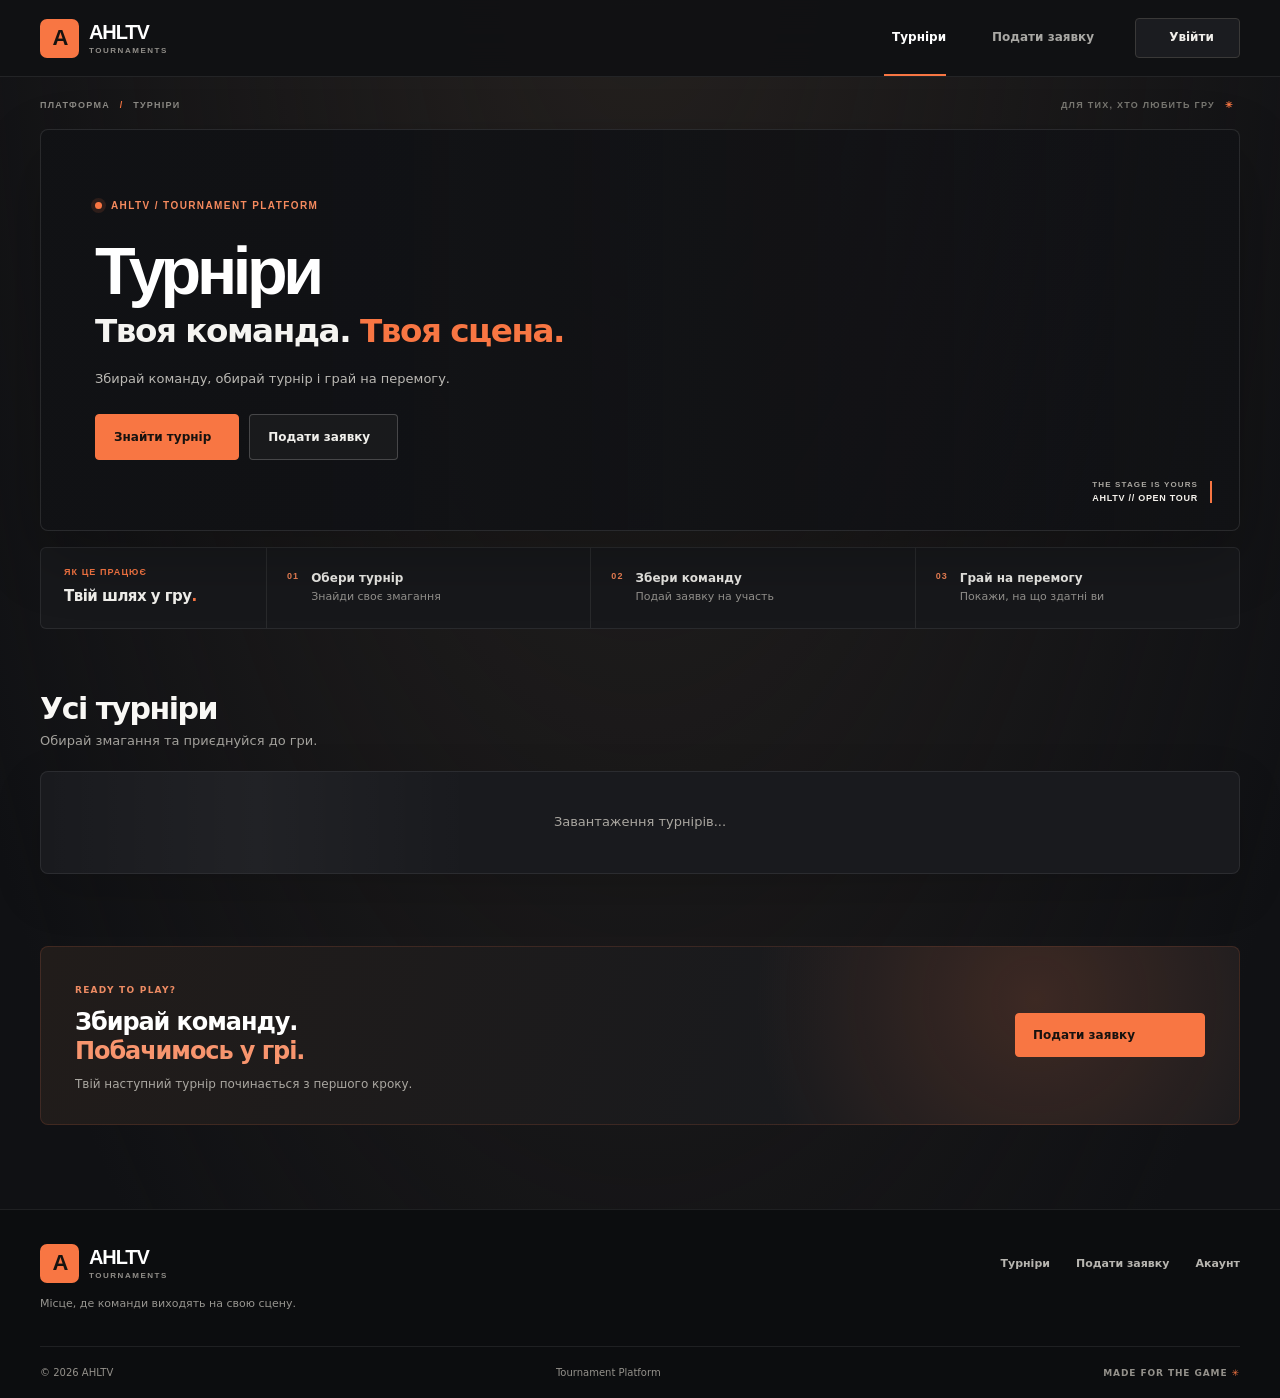
==== index.html @ 60ed08ca "Home hero: push the arena photo far behind a dimming layer The photo used to show through at up to 9" ====
<!doctype html>
<html lang="uk">
<head>
  <meta charset="utf-8">
  <meta name="viewport" content="width=device-width,initial-scale=1">
  <meta name="theme-color" content="#101114">
  <meta name="description" content="Обирай турнір, збирай команду та грай разом з AHLTV.">
  <title>AHLTV Open Tour</title>
  <script src="intro.js?v=20261027-01"></script>
  <link rel="stylesheet" href="styles.css?v=20261102-02">
  <link rel="stylesheet" href="fonts.css?v=20261028-01">
  <link rel="stylesheet" href="mobile.css?v=20261102-02">
  <link rel="stylesheet" href="motion.css?v=20261027-01">
</head>
<body>
<div class="site-intro" id="siteIntro" hidden aria-hidden="true">
  <div class="intro-content">
    <div class="intro-emblem"><span class="intro-orbit"></span><span class="brand-mark">A</span></div>
    <div class="brand-copy"><strong>AHLTV</strong><small>TOURNAMENTS</small></div>
    <div class="intro-line"><span></span></div>
    <div class="intro-caption"><span>ТВОЯ КОМАНДА</span><i></i><span>ТВОЯ СЦЕНА</span></div>
  </div>
</div>
<header class="site-header">
  <div class="shell header-inner">
    <a class="brand" href="./"><span class="brand-mark">A</span><span class="brand-copy"><strong>AHLTV</strong><small>TOURNAMENTS</small></span></a>
    <nav class="main-nav" aria-label="Основна навігація"><a class="active" aria-current="page" href="./"><i data-lucide="trophy"></i><span>Турніри</span></a><a href="apply.html"><i data-lucide="send-horizontal"></i><span>Подати заявку</span></a></nav>
    <a class="account-btn desktop-only" href="admin.html"><i data-lucide="log-in"></i><span>Увійти</span></a>
    <button class="menu-btn" id="menuBtn" aria-label="Відкрити меню" aria-expanded="false" aria-controls="mobileDrawer"><span>Меню</span><i data-lucide="menu"></i></button>
  </div>
</header>

<div class="drawer-backdrop" id="drawerBackdrop" aria-hidden="true"></div>
<div class="drawer-stage">
<aside class="mobile-drawer" id="mobileDrawer" role="dialog" aria-modal="true" aria-labelledby="drawerTitle" aria-hidden="true" inert>
  <div class="drawer-grip" aria-hidden="true"></div>
  <div class="drawer-head">
    <div class="drawer-title"><span>НАВІГАЦІЯ</span><h2 id="drawerTitle">Меню</h2></div>
    <button id="drawerClose" type="button" aria-label="Закрити меню"><i data-lucide="x"></i></button>
  </div>
  <nav aria-label="Мобільна навігація">
    <a href="./" aria-current="page"><span class="drawer-link-icon"><i data-lucide="trophy"></i></span><span class="drawer-link-copy"><strong>Турніри</strong><small>Обирай своє змагання</small></span><i data-lucide="chevron-right"></i></a>
    <a href="apply.html"><span class="drawer-link-icon"><i data-lucide="send-horizontal"></i></span><span class="drawer-link-copy"><strong>Подати заявку</strong><small>Зареєструвати команду</small></span><i data-lucide="chevron-right"></i></a>
    <a href="admin.html"><span class="drawer-link-icon"><i data-lucide="log-in"></i></span><span class="drawer-link-copy"><strong data-account-label>Увійти</strong><small data-account-description>Твій особистий кабінет</small></span><i data-lucide="chevron-right"></i></a>
  </nav>
  <div class="drawer-footer"><span class="drawer-footer-dot"></span><span>ТВОЯ КОМАНДА. ТВОЯ СЦЕНА.</span><b aria-hidden="true">✳</b></div>
</aside>
</div>

<main class="shell home-page">
  <div class="page-topline"><span>ПЛАТФОРМА <b>/</b> ТУРНІРИ</span><span>ДЛЯ ТИХ, ХТО ЛЮБИТЬ ГРУ <b>✳</b></span></div>

  <section class="page-title home-hero" aria-labelledby="homeTitle">
    <div class="home-hero-main">
      <div class="hero-kicker"><span class="hero-kicker-dot"></span><span>AHLTV / TOURNAMENT PLATFORM</span></div>
      <h1 id="homeTitle">Турніри</h1>
      <div class="hero-manifesto">Твоя команда. <span>Твоя сцена.</span></div>
      <p id="homeDescription">Збирай команду, обирай турнір і грай на перемогу.</p>
      <div class="hero-actions">
        <a class="primary-btn hero-primary" href="#tournamentsSection"><span>Знайти турнір</span><i data-lucide="arrow-right"></i></a>
        <a class="secondary-btn hero-secondary" href="apply.html"><span>Подати заявку</span><i data-lucide="send-horizontal"></i></a>
      </div>
    </div>
    <div class="hero-corner-label" aria-hidden="true"><span>THE STAGE IS YOURS</span><b>AHLTV // OPEN TOUR</b></div>
  </section>

  <section class="journey" aria-label="Як взяти участь">
    <div class="journey-intro"><span>ЯК ЦЕ ПРАЦЮЄ</span><strong>Твій шлях у гру<span>.</span></strong></div>
    <ol class="journey-steps">
      <li><span class="journey-number">01</span><div><b>Обери турнір</b><small>Знайди своє змагання</small></div></li>
      <li><span class="journey-number">02</span><div><b>Збери команду</b><small>Подай заявку на участь</small></div></li>
      <li><span class="journey-number">03</span><div><b>Грай на перемогу</b><small>Покажи, на що здатні ви</small></div></li>
    </ol>
  </section>

  <section id="tournamentsSection" class="tournament-section" aria-labelledby="tournamentsHeading">
    <div class="section-heading">
      <div><span class="home-section-kicker">ОБИРАЙ СВОЮ ГРУ</span><h2 id="tournamentsHeading">Усі турніри</h2><p>Обирай змагання та приєднуйся до гри.</p></div>
    </div>
    <div id="tournamentsList" class="tournaments-list" aria-live="polite">
      <section class="panel loading-panel">Завантаження турнірів...</section>
    </div>
  </section>

  <section class="home-cta">
    <div><span>READY TO PLAY?</span><h2>Збирай команду.<br><em>Побачимось у грі.</em></h2><p>Твій наступний турнір починається з першого кроку.</p></div>
    <a class="primary-btn" href="apply.html"><span>Подати заявку</span><i data-lucide="arrow-right"></i></a>
  </section>
</main>

<footer class="site-footer">
  <div class="shell">
    <div class="footer-main"><div><a class="brand footer-brand" href="./"><span class="brand-mark">A</span><span class="brand-copy"><strong>AHLTV</strong><small>TOURNAMENTS</small></span></a><p>Місце, де команди виходять на свою сцену.</p></div><nav aria-label="Навігація у підвалі"><a href="./">Турніри</a><a href="apply.html">Подати заявку</a><a href="admin.html">Акаунт</a></nav></div>
    <div class="footer-inner"><span id="siteCopyright">© 2026 AHLTV</span><span id="siteFooterText">Tournament Platform</span><span>MADE FOR THE GAME <b>✳</b></span></div>
  </div>
</footer>
<script type="module" src="ui.js?v=20261102-01"></script>
<script type="module" src="app.js?v=20261027-02"></script>
</body>
</html>
---- styles.css ----
/* Manrope is served locally so the interface remains legible without a font CDN. */
@font-face{font-family:Manrope;src:url("assets/fonts/manrope-cyrillic-ext-wght-normal.woff2") format("woff2");font-style:normal;font-weight:200 800;font-display:swap;unicode-range:U+0460-052F,U+1C80-1C8A,U+20B4,U+2DE0-2DFF,U+A640-A69F,U+FE2E-FE2F}
@font-face{font-family:Manrope;src:url("assets/fonts/manrope-cyrillic-wght-normal.woff2") format("woff2");font-style:normal;font-weight:200 800;font-display:swap;unicode-range:U+0301,U+0400-045F,U+0490-0491,U+04B0-04B1,U+2116}
@font-face{font-family:Manrope;src:url("assets/fonts/manrope-latin-ext-wght-normal.woff2") format("woff2");font-style:normal;font-weight:200 800;font-display:swap;unicode-range:U+0100-02BA,U+02BD-02C5,U+02C7-02CC,U+02CE-02D7,U+02DD-02FF,U+0304,U+0308,U+0329,U+1D00-1DBF,U+1E00-1E9F,U+1EF2-1EFF,U+2020,U+20A0-20AB,U+20AD-20C0,U+2113,U+2C60-2C7F,U+A720-A7FF}
@font-face{font-family:Manrope;src:url("assets/fonts/manrope-latin-wght-normal.woff2") format("woff2");font-style:normal;font-weight:200 800;font-display:swap;unicode-range:U+0000-00FF,U+0131,U+0152-0153,U+02BB-02BC,U+02C6,U+02DA,U+02DC,U+0304,U+0308,U+0329,U+2000-206F,U+20AC,U+2122,U+2191,U+2193,U+2212,U+2215,U+FEFF,U+FFFD}

:root{
  --bg:#171513;
  --bg-2:#1b1816;
  --card:#211e1c;
  --card-2:#26221f;
  --card-3:#191715;
  --text:#f5f1ee;
  --muted:#a79d96;
  --muted-2:#7d746e;
  --line:rgba(255,255,255,.075);
  --line-2:rgba(255,255,255,.115);
  --primary:#f06a3b;
  --primary-2:#d9552c;
  --success:#63c184;
  --danger:#eb6b64;
  --warning:#e2a24c;
  --radius:16px;
  --shadow:0 20px 54px -38px rgba(0,0,0,.96);
}

*{box-sizing:border-box}
html{scroll-behavior:smooth;background:var(--bg)}
body{
  margin:0;
  min-height:100vh;
  background:
    radial-gradient(circle at 12% -10%,rgba(240,106,59,.09),transparent 34rem),
    radial-gradient(circle at 92% 8%,rgba(201,137,69,.045),transparent 28rem),
    linear-gradient(180deg,var(--bg),var(--bg-2));
  color:var(--text);
  font:13px/1.5 "Manrope",ui-sans-serif,system-ui,-apple-system,BlinkMacSystemFont,"Segoe UI",sans-serif;
}
a{color:inherit}
button,input,textarea,select{font:inherit}
button{touch-action:manipulation}
img{max-width:100%}
.hidden{display:none!important}
.shell{width:min(1280px,calc(100% - 32px));margin:0 auto}
::selection{background:rgba(240,106,59,.28);color:#fff}

svg.lucide{
  width:16px;
  height:16px;
  flex:0 0 auto;
  stroke-width:2;
}

/* HEADER */
.site-header{
  position:sticky;
  top:0;
  z-index:60;
  background:rgba(23,21,19,.84);
  border-bottom:1px solid var(--line);
  box-shadow:0 18px 54px -38px rgba(0,0,0,.96);
  backdrop-filter:blur(24px) saturate(140%);
  -webkit-backdrop-filter:blur(24px) saturate(140%);
}
.site-header:before{
  content:"";
  position:absolute;
  inset:0 0 auto;
  height:1px;
  background:linear-gradient(90deg,transparent,rgba(240,106,59,.68),transparent);
}
.header-inner{height:68px;display:flex;align-items:center;gap:12px}
.brand{
  min-width:188px;
  display:flex;
  align-items:center;
  gap:11px;
  text-decoration:none;
}
.brand-mark{
  width:40px;
  height:40px;
  display:grid;
  place-items:center;
  overflow:hidden;
  border-radius:12px;
  border:1px solid rgba(240,106,59,.18);
  background:linear-gradient(135deg,#f17b49,#bf7d42);
  box-shadow:0 12px 30px -20px rgba(240,106,59,.9),inset 0 1px rgba(255,255,255,.14);
  color:#fff;
  font:700 18px/1 "Space Mono",monospace;
}
.brand-mark.large{width:54px;height:54px;border-radius:15px;font-size:25px}
.brand-mark.has-image{padding:3px;background:#161412}
.brand-mark.has-image img{width:100%;height:100%;object-fit:contain;border-radius:9px}
.brand-copy{display:flex;min-width:0;flex-direction:column;line-height:1}
.brand-copy strong{
  overflow:hidden;
  text-overflow:ellipsis;
  color:#fff;
  font:700 20px/1 "Space Mono",monospace;
  letter-spacing:.02em;
}
.brand-copy small{
  margin-top:5px;
  overflow:hidden;
  text-overflow:ellipsis;
  color:#827973;
  font-size:8px;
  font-weight:800;
  letter-spacing:.25em;
  white-space:nowrap;
}

.main-nav{
  height:46px;
  display:flex;
  align-items:center;
  gap:3px;
  margin-left:2px;
  padding:5px;
  border:1px solid var(--line);
  border-radius:17px;
  background:rgba(33,30,28,.66);
}
.main-nav a{
  height:36px;
  display:inline-flex;
  align-items:center;
  justify-content:center;
  gap:8px;
  padding:0 14px;
  border-radius:12px;
  color:#9c928c;
  text-decoration:none;
  font-size:12px;
  font-weight:800;
  transition:.16s ease;
}
.main-nav a:hover{color:#fff;background:rgba(255,255,255,.045)}
.main-nav a.active{
  color:#fff;
  background:linear-gradient(105deg,#f17a48,#df5a31);
  box-shadow:0 8px 24px -13px rgba(240,106,59,.9),inset 0 1px rgba(255,255,255,.13);
}

.account-btn{
  height:40px;
  margin-left:auto;
  display:inline-flex;
  align-items:center;
  gap:8px;
  padding:0 15px;
  border:1px solid rgba(240,106,59,.27);
  border-radius:12px;
  background:rgba(240,106,59,.09);
  color:#ff956b;
  text-decoration:none;
  font-weight:800;
}
.account-btn:hover{color:#fff;background:rgba(240,106,59,.15);border-color:rgba(240,106,59,.42)}

.menu-btn{
  display:none;
  margin-left:auto;
  width:42px;
  height:40px;
  align-items:center;
  justify-content:center;
  border:1px solid var(--line-2);
  border-radius:12px;
  background:rgba(255,255,255,.035);
  color:#fff;
  cursor:pointer;
}

/* DRAWER */
/* The stage clips the sheet, so on phones the curtain can unroll from under the header. */
.drawer-stage{
  position:fixed;
  top:0;
  right:0;
  bottom:0;
  left:0;
  z-index:90;
  display:none;
  overflow:hidden;
  pointer-events:none;
}
.drawer-backdrop{
  position:fixed;
  inset:0;
  z-index:80;
  background:rgba(7,6,6,.46);
  opacity:0;
  pointer-events:none;
  transition:opacity .2s ease;
  backdrop-filter:blur(22px);
}
.mobile-drawer{
  position:fixed;
  top:0;
  right:0;
  z-index:90;
  width:min(340px,88vw);
  height:100dvh;
  padding-bottom:max(14px,env(safe-area-inset-bottom));
  transform:translateX(102%);
  transition:transform .24s cubic-bezier(.2,.75,.25,1);
  background:rgba(28,25,23,.96);
  border-left:1px solid var(--line-2);
  box-shadow:-24px 0 64px -20px rgba(0,0,0,.72);
  backdrop-filter:blur(36px) saturate(145%);
}
.drawer-open{overflow:hidden}
.drawer-open .drawer-backdrop{opacity:1;pointer-events:auto}
.drawer-open .mobile-drawer{transform:none}
.drawer-head{
  height:70px;
  display:flex;
  align-items:center;
  justify-content:space-between;
  gap:12px;
  padding:0 14px;
  border-bottom:1px solid var(--line);
}
.drawer-head .brand{min-width:0}
.drawer-head button{
  width:38px;
  height:38px;
  display:grid;
  place-items:center;
  border:1px solid var(--line);
  border-radius:11px;
  background:rgba(255,255,255,.035);
  color:#fff;
}
.mobile-drawer nav{display:grid;gap:7px;padding:12px}
.mobile-drawer nav a{
  min-height:48px;
  display:grid;
  grid-template-columns:22px minmax(0,1fr) 16px;
  align-items:center;
  gap:10px;
  padding:0 12px;
  border:1px solid rgba(255,255,255,.045);
  border-radius:12px;
  background:rgba(255,255,255,.025);
  color:#ded6d1;
  text-decoration:none;
  font-weight:750;
}
.mobile-drawer nav a:hover{background:rgba(240,106,59,.08);border-color:rgba(240,106,59,.18);color:#fff}
.mobile-drawer nav a svg:last-child{color:#615a55}

/* COMMON */
.panel{
  margin-bottom:14px;
  overflow:hidden;
  border:1px solid var(--line);
  border-radius:var(--radius);
  background:
    linear-gradient(145deg,rgba(255,255,255,.025),transparent 46%),
    var(--card);
  box-shadow:var(--shadow);
}
.panel-head{
  min-height:42px;
  display:flex;
  align-items:center;
  justify-content:space-between;
  gap:12px;
  padding:0 14px;
  border-bottom:1px solid var(--line);
  background:rgba(255,255,255,.018);
  color:#f3ece8;
  font:700 9px/1 "Space Mono",monospace;
  letter-spacing:.07em;
}
.panel-head>span:first-child{display:flex;align-items:center;gap:8px}
.panel-head>span:first-child svg{color:var(--primary)}
.panel-head strong{color:#7d746e;font-size:8px}
.loading-panel,.empty-state,.empty{padding:34px 20px;text-align:center;color:#827972}
.success{color:var(--success)!important}
.error{color:var(--danger)!important}
.muted{color:var(--muted-2)!important;font-weight:400}
.required-mark{color:var(--danger)}

.primary-btn,.secondary-btn,.btn{
  min-height:38px;
  display:inline-flex;
  align-items:center;
  justify-content:center;
  gap:8px;
  padding:0 13px;
  border-radius:11px;
  text-decoration:none;
  font-weight:800;
  font-size:11px;
  cursor:pointer;
  transition:transform .14s ease,background .14s ease,border-color .14s ease,color .14s ease,box-shadow .14s ease;
}
.primary-btn{
  border:1px solid rgba(240,106,59,.32);
  background:linear-gradient(105deg,#f17a48,#dc5930);
  color:#fff;
  box-shadow:0 10px 28px -17px rgba(240,106,59,.85),inset 0 1px rgba(255,255,255,.14);
}
.primary-btn:hover{background:linear-gradient(105deg,#f48653,#e26338)}
.secondary-btn,.btn{
  border:1px solid var(--line-2);
  background:rgba(255,255,255,.035);
  color:#d8d0ca;
}
.secondary-btn:hover,.btn:hover{background:rgba(255,255,255,.065);border-color:rgba(255,255,255,.16);color:#fff}
.btn.approve{color:#7bd49a;background:rgba(99,193,132,.08);border-color:rgba(99,193,132,.2)}
.btn.reject{color:#ef8a84;background:rgba(235,107,100,.08);border-color:rgba(235,107,100,.19)}
.primary-btn:disabled,.secondary-btn:disabled,.btn:disabled{opacity:.5;cursor:not-allowed}
.full{width:100%}
@media(hover:hover) and (pointer:fine){
  .primary-btn:hover,.secondary-btn:hover,.btn:hover,.account-btn:hover{transform:translateY(-1px)}
}
.primary-btn:active,.secondary-btn:active,.btn:active,.account-btn:active{transform:scale(.98)}

/* HERO / HOME */
.home-page,.apply-page,.admin-shell,.tournament-detail-page{padding-top:24px}
.page-title{
  position:relative;
  min-height:132px;
  display:flex;
  align-items:center;
  justify-content:space-between;
  gap:24px;
  overflow:hidden;
  margin-bottom:16px;
  padding:25px 28px;
  border:1px solid var(--line);
  border-radius:20px;
  background:
    radial-gradient(circle at 92% -20%,rgba(240,106,59,.19),transparent 20rem),
    linear-gradient(125deg,#1d1a18,#24201d);
  box-shadow:var(--shadow);
}
.page-title.compact{min-height:106px}
.page-title>div,.page-title>.primary-btn{position:relative;z-index:1}
.page-title small{color:var(--primary);font:700 9px/1 "Space Mono",monospace;letter-spacing:.13em}
.page-title h1{margin:6px 0 5px;color:#fff;font:700 34px/1.05 "Space Mono",monospace;letter-spacing:-1px}
.page-title p{max-width:720px;margin:0;color:#9c928b}

.tournaments-list{display:grid;gap:15px}
.tournament-card{position:relative}
.tournament-card:before{
  content:"";
  position:absolute;
  left:0;
  top:18px;
  bottom:18px;
  width:2px;
  border-radius:999px;
  background:linear-gradient(180deg,transparent,var(--primary),transparent);
}
.tournament-card-head{
  display:grid;
  grid-template-columns:70px minmax(0,1fr) auto;
  gap:17px;
  align-items:center;
  padding:20px 22px 17px;
}
.tournament-icon{
  width:66px;
  height:66px;
  display:grid;
  place-items:center;
  overflow:hidden;
  border:1px solid rgba(240,106,59,.16);
  border-radius:15px;
  background:linear-gradient(135deg,#f17a48,#bc7b42);
  color:#fff;
  font:700 28px/1 "Space Mono",monospace;
  box-shadow:0 14px 34px -22px rgba(240,106,59,.8);
}
.tournament-icon.small{width:44px;height:44px;border-radius:12px;font-size:20px}
.tournament-icon.has-logo{padding:5px;background:#161412;border-color:var(--line)}
.tournament-icon img{width:100%;height:100%;object-fit:contain}
.tournament-title{min-width:0}
.tournament-title small{display:block;color:#817872;font:700 9px/1.2 "Space Mono",monospace}
.tournament-title h2{
  margin:5px 0 9px;
  overflow:hidden;
  color:#fff;
  font:700 23px/1.15 "Space Mono",monospace;
  letter-spacing:-.4px;
  text-overflow:ellipsis;
  white-space:nowrap;
}
.tournament-meta{display:flex;flex-wrap:wrap;gap:6px}
.tournament-meta span{
  display:inline-flex;
  align-items:center;
  gap:5px;
  min-height:25px;
  padding:0 8px;
  border:1px solid var(--line);
  border-radius:999px;
  background:rgba(255,255,255,.025);
  color:#a69c95;
  font-size:9px;
}
.status-badge{
  align-self:start;
  min-height:27px;
  display:inline-flex;
  align-items:center;
  padding:0 9px;
  border:1px solid;
  border-radius:999px;
  font:700 8px/1 "Space Mono",monospace;
  letter-spacing:.05em;
}
.status-upcoming{color:#aaa19b;background:rgba(255,255,255,.035);border-color:var(--line)}
.status-registration{color:#ff9b72;background:rgba(240,106,59,.08);border-color:rgba(240,106,59,.22)}
.status-live{color:#ff8982;background:rgba(235,107,100,.08);border-color:rgba(235,107,100,.22)}
.status-finished{color:#817872;background:rgba(255,255,255,.02);border-color:var(--line)}
.tournament-description{margin:0;padding:0 22px 16px 109px;color:#9b918a;line-height:1.6}
.tournament-sections{display:grid;grid-template-columns:1fr 1fr;border-top:1px solid var(--line);background:rgba(255,255,255,.008)}
.tournament-sections>section{min-width:0;padding:15px 20px}
.tournament-sections>section+section{border-left:1px solid var(--line)}
.section-mini-head{display:flex;align-items:center;justify-content:space-between;gap:10px;margin-bottom:10px;color:#ddd5cf;font-size:11px}
.section-mini-head b{display:flex;align-items:center;gap:7px}
.section-mini-head span{color:#756d67;font-size:9px}
.team-chips{display:flex;flex-wrap:wrap;gap:7px}
.team-chips>span{
  padding:6px 8px;
  border:1px solid var(--line);
  border-radius:9px;
  background:rgba(255,255,255,.025);
  color:#cfc6c0;
  font-size:10px;
}
.team-chips>span b{color:#ff9368}
.team-chips em{color:#746c66;font-style:normal;font-size:10px}
.mini-matches{display:grid}
.mini-matches>div{
  display:grid;
  grid-template-columns:82px minmax(0,1fr) auto;
  gap:9px;
  align-items:center;
  padding:7px 0;
  border-bottom:1px solid rgba(255,255,255,.05);
  font-size:10px;
}
.mini-matches>div:last-child{border-bottom:0}
.mini-matches>div>span{color:#756d67}
.mini-matches b{overflow:hidden;text-overflow:ellipsis;white-space:nowrap}
.mini-matches i{color:#5e5752;font-style:normal}
.live-text{color:#ff817a}
.tournament-card-footer{
  display:flex;
  align-items:center;
  justify-content:space-between;
  gap:12px;
  padding:10px 20px;
  border-top:1px solid var(--line);
  background:rgba(255,255,255,.012);
  color:#847b75;
  font-size:10px;
}
.tournament-footer-actions{display:flex;gap:8px;flex-wrap:wrap}

/* FORMS */
.apply-page{max-width:1050px}
.tournament-select-wrap,.team-form{padding:15px 17px 18px}
.team-form{display:block}
.team-form fieldset{margin:0 0 16px;padding:0;border:0}
.team-form legend{
  width:100%;
  margin:0 0 11px;
  padding:0 0 9px;
  border-bottom:1px solid var(--line);
  color:#f1ebe7;
  font:700 10px/1.2 "Space Mono",monospace;
}
.form-grid{display:grid;grid-template-columns:1fr 1fr;gap:12px 14px}
.tournament-select-wrap label,.team-form label,.bracket-tools label{
  display:flex;
  flex-direction:column;
  gap:6px;
  color:#bbb1aa;
  font-size:11px;
  font-weight:700;
}
.tournament-select-wrap select,
.team-form input,.team-form textarea,.team-form select,
.admin-tournament-controls select,
.bracket-tools select,.bracket-admin-controls select,.bracket-admin-controls input{
  width:100%;
  min-height:40px;
  padding:9px 10px;
  outline:none;
  border:1px solid var(--line-2);
  border-radius:11px;
  background:#161412;
  color:#f4efeb;
  transition:.15s ease;
}
.team-form textarea{min-height:96px;resize:vertical}
input::placeholder,textarea::placeholder{color:#5d5651}
.tournament-select-wrap select:focus,
.team-form input:focus,.team-form textarea:focus,.team-form select:focus,
.admin-tournament-controls select:focus,.bracket-tools select:focus,
.bracket-admin-controls select:focus,.bracket-admin-controls input:focus{
  border-color:rgba(240,106,59,.48);
  box-shadow:0 0 0 3px rgba(240,106,59,.08);
}
input[type="checkbox"]{accent-color:var(--primary)}
input[type="file"]{padding:7px}
input[type="file"]::file-selector-button{
  margin-right:10px;
  padding:6px 9px;
  border:1px solid var(--line);
  border-radius:8px;
  background:rgba(255,255,255,.04);
  color:#d9d1cb;
  cursor:pointer;
}
.tournament-hint{
  margin-top:10px;
  padding:11px 12px;
  border:1px solid rgba(240,106,59,.14);
  border-radius:11px;
  background:rgba(240,106,59,.05);
}
.tournament-hint b,.tournament-hint span{display:block}
.tournament-hint span{margin-top:3px;color:#837a74;font-size:10px}
.agreement,.check-inline{display:flex!important;flex-direction:row!important;align-items:center;gap:8px!important;color:#a99f99!important;font-weight:500!important}
.agreement input,.check-inline input{width:auto;min-height:auto}
.checkbox-grid{display:flex;flex-wrap:wrap;gap:18px;margin:12px 0}
.submit-line,.form-actions{display:flex;align-items:center;gap:10px;margin-top:14px}
#formMessage,#loginMessage,#tournamentMessage,#siteSettingsMessage,#matchMessage,#bracketMessage{margin:0;color:#827972;font-size:11px}

/* ACCOUNT / AUTH */
.login-panel{max-width:560px;margin:24px auto 0}
.login-body{padding:22px}
.login-logo{display:flex;align-items:center;gap:14px;padding-bottom:17px;border-bottom:1px solid var(--line)}
.login-logo h1,.account-body h2{margin:0 0 4px;color:#fff;font:700 21px/1.15 "Space Mono",monospace}
.login-logo p,.account-body p{margin:0;color:#918781}
.login-form{display:grid;gap:11px;padding:17px 0 0}
.auth-mode-switch{
  display:grid;
  grid-template-columns:1fr 1fr;
  gap:5px;
  margin:16px 0 0;
  padding:4px;
  border:1px solid var(--line);
  border-radius:13px;
  background:#161412;
}
.auth-mode-switch button{
  min-height:38px;
  display:flex;
  align-items:center;
  justify-content:center;
  gap:7px;
  border:0;
  border-radius:10px;
  background:transparent;
  color:#8f8580;
  font-weight:800;
  cursor:pointer;
}
.auth-mode-switch button.active{background:rgba(240,106,59,.11);color:#fff;box-shadow:inset 0 0 0 1px rgba(240,106,59,.15)}
.account-panel{max-width:680px;margin:24px auto 0}
.account-body{display:flex;align-items:center;justify-content:space-between;gap:18px;padding:20px}
.account-body small{color:#7e756f;font-size:9px;text-transform:uppercase;letter-spacing:.08em}
.account-actions{display:flex;gap:8px;flex-wrap:wrap}
.auth-gate{display:grid;grid-template-columns:58px minmax(0,1fr) auto;gap:15px;align-items:center;padding:17px}
.auth-gate-icon{
  width:56px;height:56px;
  display:grid;place-items:center;
  border-radius:14px;
  background:linear-gradient(135deg,#f17a48,#bd7c42);
  color:#fff;
}
.auth-gate-icon svg{width:24px;height:24px}
.auth-gate h2{margin:0 0 4px;color:#fff;font:700 17px/1.2 "Space Mono",monospace}
.auth-gate p{margin:0;color:#8f8580}
.apply-account-bar{
  display:flex;align-items:center;justify-content:space-between;gap:10px;
  margin-bottom:10px;padding:9px 12px;
  border:1px solid rgba(240,106,59,.13);border-radius:11px;
  background:rgba(240,106,59,.045);color:#a69c95;font-size:10px;
}
.apply-account-bar a{display:flex;align-items:center;gap:6px;color:#ff9267;text-decoration:none;font-weight:800}

/* ADMIN */
.admin-shell{max-width:1220px}
.admin-top{
  display:flex;align-items:center;justify-content:space-between;gap:16px;
  padding:17px 18px;
  background:radial-gradient(circle at 95% 0,rgba(240,106,59,.08),transparent 20rem),var(--card);
}
.admin-top small{color:var(--primary);font:700 8px/1 "Space Mono",monospace;letter-spacing:.12em}
.admin-top h1{margin:4px 0 0;color:#fff;font:700 22px/1.15 "Space Mono",monospace}
.admin-account{display:flex;align-items:center;gap:10px;color:#958b85;font-size:11px}
.admin-tabs{
  position:sticky;top:78px;z-index:25;
  display:flex;gap:4px;overflow:auto;
  margin-bottom:14px;padding:5px;
  border:1px solid var(--line);
  border-radius:15px;
  background:rgba(32,29,27,.91);
  box-shadow:0 18px 48px -34px rgba(0,0,0,.9);
  backdrop-filter:blur(18px);
  scrollbar-width:none;
}
.admin-tabs::-webkit-scrollbar{display:none}
.admin-tabs button{
  min-height:39px;
  display:flex;align-items:center;justify-content:center;gap:7px;
  flex:0 0 auto;padding:0 13px;
  border:0;border-radius:10px;background:transparent;
  color:#958b85;font-size:11px;font-weight:800;cursor:pointer;
}
.admin-tabs button.active{background:rgba(240,106,59,.11);color:#fff;box-shadow:inset 0 0 0 1px rgba(240,106,59,.15)}
.admin-tabs button b{
  min-width:18px;height:18px;display:inline-grid;place-items:center;
  margin-left:1px;border-radius:999px;background:rgba(235,107,100,.15);color:#ef8a84;font-size:9px;
}
.compact-form{padding-top:15px}
.admin-card-list,.applications{display:grid;gap:10px}
.admin-tournament-card,.application{margin:0}
.admin-tournament-main{
  display:grid;grid-template-columns:44px minmax(0,1fr) auto;
  gap:12px;align-items:center;padding:13px 14px;
}
.admin-tournament-main small{color:#7e756f;font-size:9px}
.admin-tournament-main h3{margin:3px 0 4px;color:#fff;font-size:14px}
.admin-tournament-main p{margin:0;color:#7e756f;font-size:10px}
.admin-tournament-controls{
  display:flex;align-items:center;gap:7px;flex-wrap:wrap;
  padding:10px 13px;border-top:1px solid var(--line);background:rgba(255,255,255,.012)
}
.admin-tournament-controls select{width:auto;min-width:145px;min-height:34px;padding:6px 8px}
.admin-stats{display:grid;grid-template-columns:repeat(3,1fr)}
.admin-stats>div{padding:15px;text-align:center;border-right:1px solid var(--line)}
.admin-stats>div:last-child{border-right:0}
.admin-stats b{display:block;color:#ff9368;font-size:22px}
.admin-stats span{color:#7a716b;font-size:9px}
.application{border:1px solid var(--line);border-radius:14px;background:var(--card);overflow:hidden}
.application-head{display:flex;justify-content:space-between;gap:12px;padding:12px 13px;border-bottom:1px solid var(--line);background:rgba(255,255,255,.012)}
.application-head small{display:block;margin-bottom:3px;color:#ff9368;font-size:9px;font-weight:800}
.application h3{margin:0;color:#fff;font-size:14px}
.application .meta{margin-top:3px;color:#756d67;font-size:9px}
.pill{height:max-content;padding:5px 7px;border:1px solid var(--line);border-radius:999px;background:rgba(255,255,255,.025);color:#a69d96;font-size:9px;font-weight:800}
.application-grid{display:grid;grid-template-columns:1fr 1fr;gap:8px 14px;padding:12px 13px}
.application-grid span{color:#7d746e}
.players{padding:10px 13px;border-top:1px solid rgba(255,255,255,.05);color:#cfc7c1}
.card-actions{display:flex;gap:7px;flex-wrap:wrap;padding:10px 13px;border-top:1px solid var(--line);background:rgba(255,255,255,.012)}
.user-row{
  display:grid;grid-template-columns:minmax(0,1fr) 90px 140px;gap:10px;align-items:center;
  padding:11px 13px;border-bottom:1px solid rgba(255,255,255,.05)
}
.user-row:last-child{border-bottom:0}
.user-email b{display:block;color:#eee8e3}
.user-email small{display:block;margin-top:2px;color:#756d67;font-size:10px}
.role-badge{justify-self:start;padding:5px 8px;border:1px solid var(--line);border-radius:999px;background:rgba(255,255,255,.025);color:#a69d96;font-size:9px;font-weight:800}
.role-badge.admin{color:#ff9368;background:rgba(240,106,59,.07);border-color:rgba(240,106,59,.17)}
.user-action{justify-self:end}
.admin-match-row{
  display:grid;grid-template-columns:minmax(0,1fr) auto;gap:12px;align-items:center;
  padding:11px 13px;border-bottom:1px solid rgba(255,255,255,.05)
}
.admin-match-row:last-child{border-bottom:0}
.admin-match-row small,.admin-match-row b,.admin-match-row span{display:block}
.admin-match-row small{color:#ff9368;font-size:9px;font-weight:800}
.admin-match-row b{margin:3px 0;color:#eee8e3}
.admin-match-row span{color:#776f69;font-size:10px}

/* BRANDING */
.branding-editor{
  display:grid;grid-template-columns:96px minmax(0,1fr);gap:15px;align-items:center;
  margin-bottom:14px;padding:13px;border:1px solid var(--line);border-radius:13px;background:rgba(255,255,255,.012)
}
.asset-preview{
  width:92px;height:92px;display:grid;place-items:center;overflow:hidden;
  border:1px solid rgba(240,106,59,.15);border-radius:14px;
  background:linear-gradient(135deg,#f17a48,#bd7c42);color:#fff;font:700 34px/1 "Space Mono",monospace;
}
.asset-preview.has-image{padding:7px;background:#161412;border-color:var(--line)}
.asset-preview img{width:100%;height:100%;object-fit:contain}
.asset-upload-copy{display:grid;gap:7px}
.asset-upload-copy small,.tournament-logo-editor small{color:#756d67;font-size:10px}
.asset-upload-copy .secondary-btn{width:max-content}
.tournament-logo-editor{
  display:flex;align-items:center;gap:12px;margin:0 0 14px;padding:10px 11px;
  border:1px solid var(--line);border-radius:12px;background:rgba(255,255,255,.012)
}
.tournament-logo-preview{width:58px;height:58px;flex:0 0 58px;border-radius:11px;font-size:24px}

/* TOURNAMENT DETAIL */
.tournament-detail-hero{
  display:grid;grid-template-columns:94px minmax(0,1fr) auto;gap:19px;align-items:center;padding:20px;
  background:radial-gradient(circle at 95% 0,rgba(240,106,59,.1),transparent 24rem),var(--card)
}
.detail-logo{
  width:90px;height:90px;display:grid;place-items:center;overflow:hidden;
  border:1px solid rgba(240,106,59,.16);border-radius:18px;
  background:linear-gradient(135deg,#f17a48,#bd7c42);color:#fff;font:700 40px/1 "Space Mono",monospace
}
.detail-logo.has-logo{padding:8px;background:#161412;border-color:var(--line)}
.detail-logo img{width:100%;height:100%;object-fit:contain}
.detail-hero-copy small{color:var(--primary);font:700 9px/1 "Space Mono",monospace}
.detail-hero-copy h1{margin:5px 0 6px;color:#fff;font:700 27px/1.08 "Space Mono",monospace}
.detail-hero-copy p{max-width:760px;margin:0 0 10px;color:#948a84}
.detail-tabs{
  position:sticky;top:78px;z-index:20;
  display:flex;gap:4px;overflow:auto;margin-bottom:14px;padding:5px;
  border:1px solid var(--line);border-radius:15px;background:rgba(32,29,27,.91);
  backdrop-filter:blur(18px);scrollbar-width:none
}
.detail-tabs::-webkit-scrollbar{display:none}
.detail-tabs a{
  min-height:39px;display:flex;align-items:center;gap:7px;padding:0 13px;
  border-radius:10px;color:#958b85;text-decoration:none;font-size:11px;font-weight:800
}
.detail-tabs a:hover{color:#fff;background:rgba(240,106,59,.09)}
.detail-teams{display:grid;grid-template-columns:1fr 1fr;gap:10px}
.detail-team-row{display:flex;align-items:center;gap:10px;padding:11px 13px;border-bottom:1px solid rgba(255,255,255,.05)}
.detail-team-row:nth-child(odd){border-right:1px solid rgba(255,255,255,.05)}
.detail-team-row span{min-width:48px;padding:4px 6px;border:1px solid rgba(240,106,59,.17);border-radius:8px;background:rgba(240,106,59,.07);color:#ff9368;text-align:center;font-size:9px;font-weight:900}
.rules-content{padding:17px 18px;color:#aaa19b;line-height:1.7}
.rules-content p{margin:0 0 13px}
.rules-content p:last-child{margin-bottom:0}

/* Tournament detail enhancements */
.detail-font-badge{display:inline-flex;align-items:center;gap:5px;padding:0 9px;border:1px solid rgba(240,106,59,.25);border-radius:5px;background:rgba(240,106,59,.08);color:#ff9b74;font-size:10px;font-weight:700;white-space:nowrap}
.detail-font-badge svg{width:11px;height:11px}
.detail-progress{display:flex;align-items:center;gap:10px;margin-top:12px}
.detail-progress-track{flex:1;height:7px;border-radius:999px;background:rgba(255,255,255,.07);overflow:hidden}
.detail-progress-bar{height:100%;border-radius:999px;background:linear-gradient(90deg,#f06a3b,#f5a25e)}
.detail-progress span{color:#a99f99;font-size:10px;font-weight:700;white-space:nowrap}
.detail-team-card{display:flex;align-items:center;gap:10px;padding:11px 13px;border:1px solid rgba(255,255,255,.06);border-radius:10px;background:#191a1e}
.detail-team-card .detail-team-index{color:#6f6760;font-size:10px;font-weight:800;min-width:20px;letter-spacing:.05em}
.detail-team-card .detail-team-logo{min-width:48px;padding:4px 6px;border:1px solid rgba(240,106,59,.17);border-radius:8px;background:rgba(240,106,59,.07);color:#ff9368;text-align:center;font-size:9px;font-weight:900}
.detail-team-card .detail-team-logo.has-logo{padding:3px;background:#111215}
.detail-team-card .detail-team-logo.has-logo img{width:100%;height:34px;object-fit:contain}
.detail-team-card b{font-size:12px;font-weight:700;overflow-wrap:anywhere}
.detail-team-card small{color:#ff9368;font-weight:700}

/* Tournament title font preview in the admin editor */
.tournament-name-preview{display:flex;flex-direction:column;gap:8px;padding:13px 14px;border:1px solid var(--line);border-radius:12px;background:#151619;margin-bottom:14px}
.tournament-name-preview .tnp-label{display:flex;align-items:center;justify-content:space-between;gap:8px}
.tournament-name-preview .tnp-label span{color:#8c8a85;font:800 9px/1 Manrope,sans-serif;letter-spacing:.14em}
.tournament-name-preview .tnp-label small{color:#ff9b74;font-size:9px;font-weight:700}
.tournament-name-preview b{overflow-wrap:anywhere;line-height:1.2}

/* Tournament detail UI */
.detail-tabs a.is-active{color:#fff;background:rgba(248,118,67,.14);box-shadow:inset 0 0 0 1px rgba(248,118,67,.2)}
.detail-hero-title-row{display:flex;align-items:flex-start;justify-content:space-between;gap:14px}
.detail-status-pill{display:inline-flex;align-items:center;gap:6px;flex:0 0 auto;padding:6px 10px;border-radius:999px;background:#242529;color:#c2bfb9;font-size:10px;font-weight:800;letter-spacing:.04em}
.detail-status-pill span{width:7px;height:7px;border-radius:999px;background:currentColor}
.detail-status-pill.status-registration{background:rgba(99,193,132,.14);color:#7fd6ab}
.detail-status-pill.status-registration span{background:#7fd6ab;animation:pulseDot 1.6s ease-in-out infinite}
.detail-status-pill.status-live{background:rgba(240,106,59,.16);color:#ff9b74}
.detail-status-pill.status-live span{background:#ff7a4d;animation:pulseDot 1.6s ease-in-out infinite}
.detail-status-pill.status-upcoming{background:rgba(226,162,76,.14);color:#e8bd74}
.detail-status-pill.status-finished{opacity:.72}
@keyframes pulseDot{0%,100%{opacity:1}50%{opacity:.35}}
.detail-teams-toolbar{display:flex;gap:10px;padding:12px 14px 0}
.detail-teams-search{position:relative;flex:1;display:flex;align-items:center}
.detail-teams-search svg{position:absolute;left:11px;width:15px;height:15px;color:#7d746e;pointer-events:none}
.detail-teams-search input{width:100%;min-height:40px;padding:0 12px 0 34px;border:1px solid rgba(255,255,255,.12);border-radius:10px;background:#111215;color:#f4f2ee;font-size:13px}
.detail-teams-toolbar select{min-height:40px;padding:0 12px;border:1px solid rgba(255,255,255,.12);border-radius:10px;background:#111215;color:#f4f2ee;font-size:13px}
.bracket-zoom{display:block}
.bracket-zoom img{cursor:zoom-in}
.rules-list{margin:0 0 13px;padding-left:20px;list-style:none;color:#aaa19b}
.rules-list li{position:relative;padding-left:16px;margin-bottom:6px}
.rules-list li::before{content:"";position:absolute;left:0;top:.62em;width:6px;height:6px;border-radius:999px;background:var(--primary)}
.bracket-lightbox{position:fixed;inset:0;z-index:90;display:none;place-items:center;padding:24px;background:rgba(8,7,6,.92);backdrop-filter:blur(6px)}
.bracket-lightbox.is-open{display:grid}
.bracket-lightbox img{max-width:100%;max-height:86vh;border-radius:12px;box-shadow:0 30px 80px rgba(0,0,0,.6)}
.bracket-lightbox-close{position:absolute;top:18px;right:18px;display:grid;place-items:center;width:44px;height:44px;border:0;border-radius:999px;background:rgba(255,255,255,.1);color:#fff;cursor:pointer}
body.lightbox-open{overflow:hidden}

/* BRACKET */
.bracket-scroll{overflow-x:auto;padding:15px;background:#161412}
.bracket-board{min-width:max-content;display:flex;gap:16px;align-items:stretch}
.bracket-round{width:245px;flex:0 0 245px}
.bracket-round-title{margin-bottom:8px;color:#908680;text-align:center;font:700 9px/1.2 "Space Mono",monospace;text-transform:uppercase;letter-spacing:.06em}
.bracket-round-matches{min-height:100%;display:flex;flex-direction:column;justify-content:space-around;gap:13px}
.bracket-match{overflow:hidden;border:1px solid var(--line-2);border-radius:12px;background:var(--card);box-shadow:0 10px 28px -25px rgba(0,0,0,.9)}
.bracket-match.is-live{border-color:rgba(235,107,100,.28);box-shadow:0 0 24px -16px rgba(235,107,100,.8)}
.bracket-team{display:flex;align-items:center;justify-content:space-between;gap:10px;padding:8px 9px;border-bottom:1px solid rgba(255,255,255,.05)}
.bracket-team span{max-width:190px;overflow:hidden;text-overflow:ellipsis;white-space:nowrap;font-size:11px;font-weight:750}
.bracket-team b{font-size:12px}
.bracket-match small{display:block;padding:5px 9px;background:rgba(255,255,255,.012);color:#7a716b;font-size:8px;font-weight:800}
.bracket-match.is-live small{color:#ff817a}
.bracket-tools{display:flex;align-items:end;gap:10px;flex-wrap:wrap;padding:13px}
.bracket-tools label{min-width:260px}
.bracket-tools select{min-height:38px}
.bracket-admin-controls{display:flex;align-items:center;justify-content:flex-end;gap:6px;flex-wrap:wrap}
.bracket-admin-controls input{width:55px;text-align:center}
.bracket-admin-controls select{min-width:108px}
.bracket-admin-row>div:first-child{min-width:0}

/* FOOTER */
.site-footer{margin-top:26px;border-top:1px solid var(--line);background:#141210}
.footer-inner{min-height:60px;display:flex;align-items:center;justify-content:space-between;color:#6f6761;font-size:10px}

/* DESKTOP GUARDS */
@media(min-width:701px){
  .mobile-drawer,.drawer-backdrop,.menu-btn,.drawer-stage{display:none!important}
}

/* TABLET */
@media(max-width:900px){
  .shell{width:min(100% - 20px,1280px)}
  .main-nav a{padding:0 11px}
  .brand{min-width:auto}
  .tournament-sections{grid-template-columns:1fr}
  .tournament-sections>section+section{border-left:0;border-top:1px solid var(--line)}
  .tournament-description{padding-left:22px}
}

/* MOBILE */
@media(max-width:700px){
  body{font-size:12px}
  .shell{width:min(100% - 12px,1280px)}
  .main-nav,.desktop-only{display:none!important}
  .menu-btn{display:flex}
  .header-inner{height:60px}
  .brand{min-width:0}
  .brand-mark{width:36px;height:36px;border-radius:11px}
  .brand-copy strong{font-size:18px}
  .brand-copy small{display:none}

  .home-page,.apply-page,.admin-shell,.tournament-detail-page{padding-top:10px}
  .page-title{min-height:auto;display:block;margin-bottom:10px;padding:16px 14px;border-radius:15px}
  .page-title h1{font-size:24px}
  .page-title p{font-size:11px}
  .page-title>.primary-btn{display:none}
  .panel{margin-bottom:10px;border-radius:14px}
  .panel-head{min-height:40px;padding:0 11px}

  .tournament-card-head{grid-template-columns:50px minmax(0,1fr);gap:10px;padding:12px}
  .tournament-icon{width:50px;height:50px;border-radius:12px;font-size:22px}
  .tournament-title h2{margin:3px 0 7px;font-size:16px}
  .tournament-meta{gap:5px}
  .tournament-meta span{min-height:23px;padding:0 7px;font-size:8px}
  .tournament-meta span:nth-child(4){display:none}
  .status-badge{grid-column:1/-1;justify-self:start}
  .tournament-description{padding:0 12px 12px;font-size:11px}
  .tournament-sections{grid-template-columns:1fr}
  .tournament-sections>section{padding:12px}
  .mini-matches>div{grid-template-columns:68px minmax(0,1fr) auto;gap:7px}
  .tournament-card-footer{align-items:flex-start;flex-direction:column;padding:10px 12px}
  .tournament-footer-actions{width:100%;display:grid;grid-template-columns:1fr 1fr}
  .tournament-footer-actions .primary-btn,.tournament-footer-actions .secondary-btn{width:100%;padding:0 8px}

  .apply-page{max-width:none}
  .tournament-select-wrap,.team-form{padding:11px 12px 14px}
  .form-grid,.application-grid{grid-template-columns:1fr}
  .team-form input,.team-form textarea,.team-form select,.tournament-select-wrap select{font-size:16px}
  .submit-line,.form-actions{align-items:stretch;flex-direction:column}
  .submit-line .primary-btn,.form-actions .primary-btn,.form-actions .secondary-btn{width:100%}
  .agreement{align-items:flex-start!important}

  .auth-gate{grid-template-columns:46px minmax(0,1fr);gap:10px;padding:12px}
  .auth-gate-icon{width:44px;height:44px;border-radius:12px}
  .auth-gate .primary-btn{grid-column:1/-1;width:100%}
  .login-panel,.account-panel{margin-top:10px;max-width:none}
  .login-body{padding:15px 13px}
  .login-logo{padding-bottom:14px}
  .account-body{align-items:flex-start;flex-direction:column;padding:15px 13px}
  .account-actions{width:100%}
  .account-actions .primary-btn,.account-actions .secondary-btn{flex:1 1 auto}

  .admin-top{align-items:flex-start;flex-direction:column;padding:14px}
  .admin-account{width:100%;justify-content:space-between}
  .admin-tabs,.detail-tabs{top:68px;margin-bottom:10px;border-radius:13px}
  .admin-tabs button{min-width:auto;padding:0 11px}
  .admin-tabs button span{display:none}
  .admin-tabs button svg{width:17px;height:17px}
  .admin-tournament-main{grid-template-columns:42px minmax(0,1fr);padding:11px 12px}
  .admin-tournament-main .status-badge{grid-column:1/-1}
  .admin-tournament-controls{display:grid;grid-template-columns:1fr 1fr;padding:10px 12px}
  .admin-tournament-controls select{grid-column:1/-1;width:100%}
  .admin-tournament-controls .btn{width:100%}
  .admin-stats>div{padding:12px 6px}
  .admin-stats b{font-size:19px}
  .application-head{padding:11px 12px}
  .application-grid,.players{padding:10px 12px}
  .card-actions{display:grid;grid-template-columns:1fr 1fr;padding:10px 12px}
  .card-actions .btn{width:100%}
  .user-row{grid-template-columns:minmax(0,1fr) auto;gap:8px;padding:10px 12px}
  .user-row .role-badge{grid-row:2}
  .user-action{grid-row:1/span 2;grid-column:2}
  .admin-match-row{grid-template-columns:1fr;padding:10px 12px}
  .bracket-admin-controls{justify-content:flex-start}
  .bracket-admin-controls .btn{flex:1 1 auto}

  .branding-editor{grid-template-columns:72px minmax(0,1fr);gap:11px;padding:10px}
  .asset-preview{width:70px;height:70px;border-radius:12px;font-size:28px}
  .asset-upload-copy .secondary-btn{width:100%}
  .tournament-logo-editor{align-items:flex-start}
  .tournament-logo-preview{width:52px;height:52px;flex-basis:52px}

  .tournament-detail-hero{grid-template-columns:58px minmax(0,1fr);gap:11px;padding:12px}
  .detail-logo{width:58px;height:58px;border-radius:13px;font-size:26px}
  .detail-hero-copy h1{font-size:18px}
  .detail-hero-copy p{font-size:10px}
  .detail-apply{grid-column:1/-1;width:100%}
  .detail-tabs a{flex:1;justify-content:center;padding:0 9px}
  .detail-teams{grid-template-columns:1fr}
  .detail-team-row:nth-child(odd){border-right:0}
  .rules-content{padding:12px;font-size:11px}
  .bracket-scroll{padding:10px}
  .bracket-board{gap:11px}
  .bracket-round{width:215px;flex-basis:215px}
  .bracket-tools{align-items:stretch;flex-direction:column;padding:11px}
  .bracket-tools label{width:100%;min-width:0}
  .bracket-tools .primary-btn{width:100%}

  .footer-inner{min-height:0;display:block;padding:15px 1px}
  .footer-inner span{display:block;margin:3px 0}
}

@media(prefers-reduced-motion:reduce){
  *,*::before,*::after{scroll-behavior:auto!important;transition:none!important;animation:none!important}
}


/* SQUARED TEAM APPLICATION */
.apply-page .panel{
  border-radius:6px;
}
.apply-page .page-title{
  border-radius:6px;
}
.apply-page .tournament-select-wrap select,
.apply-page .team-form input,
.apply-page .team-form textarea,
.apply-page .team-form select{
  border-radius:4px;
}
.apply-page .primary-btn,
.apply-page .secondary-btn{
  border-radius:4px;
}

.roster-grid{
  display:grid;
  grid-template-columns:1fr 1fr;
  gap:10px;
}
.roster-card{
  overflow:hidden;
  border:1px solid var(--line-2);
  border-radius:4px;
  background:#181614;
}
.roster-card-title{
  min-height:34px;
  display:flex;
  align-items:center;
  justify-content:space-between;
  gap:10px;
  padding:0 10px;
  border-bottom:1px solid var(--line);
  background:rgba(255,255,255,.022);
}
.roster-card-title>span{
  color:#eee8e3;
  font-size:10px;
  font-weight:800;
}
.roster-card-title b{
  color:#ff9368;
  font:700 8px/1 "Space Mono",monospace;
  letter-spacing:.06em;
}
.roster-card-title-actions{
  display:flex;
  align-items:center;
  gap:8px;
}
.roster-fields{
  display:grid;
  grid-template-columns:minmax(0,.7fr) minmax(0,1.3fr);
  gap:9px;
  padding:10px;
}
.roster-fields label{
  min-width:0;
}
.roster-fields input{
  min-width:0;
}
.fieldset-heading{
  display:flex;
  align-items:center;
  justify-content:space-between;
  gap:12px;
  margin-bottom:10px;
  border-bottom:1px solid var(--line);
}
.fieldset-heading legend{
  width:auto;
  margin:0;
  border:0;
}
.fieldset-heading>span{
  color:#807872;
  font-size:9px;
}
.substitutes-grid{
  margin-bottom:10px;
}
.add-substitute-btn{
  min-height:34px;
}
.icon-btn{
  width:26px;
  height:26px;
  display:grid;
  place-items:center;
  padding:0;
  border:1px solid var(--line);
  border-radius:3px;
  background:rgba(255,255,255,.03);
  color:#9d938c;
  cursor:pointer;
}
.icon-btn:hover{
  color:#fff;
  border-color:rgba(235,107,100,.22);
  background:rgba(235,107,100,.08);
}
.icon-btn svg{
  width:14px;
  height:14px;
}

/* ADMIN ROSTER DETAILS */
.admin-roster-block{
  border-top:1px solid var(--line);
}
.admin-roster-title{
  display:flex;
  align-items:center;
  justify-content:space-between;
  gap:10px;
  padding:8px 13px;
  background:rgba(255,255,255,.012);
  color:#d9d1cb;
  font-size:10px;
}
.admin-roster-title span{
  color:#756d67;
  font-size:9px;
}
.admin-roster-title.subs{
  border-top:1px solid var(--line);
}
.admin-roster-row{
  display:grid;
  grid-template-columns:34px minmax(0,1fr) auto;
  gap:9px;
  align-items:center;
  padding:8px 13px;
  border-top:1px solid rgba(255,255,255,.045);
}
.admin-roster-role{
  width:28px;
  height:22px;
  display:grid;
  place-items:center;
  border:1px solid rgba(240,106,59,.16);
  border-radius:3px;
  background:rgba(240,106,59,.06);
  color:#ff9368;
  font:700 8px/1 "Space Mono",monospace;
}
.admin-roster-row.substitute .admin-roster-role{
  border-color:rgba(226,162,76,.18);
  background:rgba(226,162,76,.06);
  color:#e7b86b;
}
.admin-roster-row b{
  overflow:hidden;
  color:#e8e1dc;
  text-overflow:ellipsis;
  white-space:nowrap;
}
.admin-roster-row a{
  display:inline-flex;
  align-items:center;
  gap:5px;
  color:#ff9368;
  text-decoration:none;
  font-size:10px;
  font-weight:700;
}
.admin-roster-row a:hover{
  text-decoration:underline;
}

@media(max-width:700px){
  .roster-grid{
    grid-template-columns:1fr;
  }
  .roster-fields{
    grid-template-columns:1fr;
  }
  .fieldset-heading{
    align-items:flex-start;
    flex-direction:column;
    gap:3px;
    padding-bottom:8px;
  }
  .admin-roster-row{
    grid-template-columns:32px minmax(0,1fr);
  }
  .admin-roster-row a{
    grid-column:2;
    justify-self:start;
  }
}


/* BRACKET IMAGE MODE */
.bracket-image-editor{
  display:grid;
  grid-template-columns:minmax(280px,.8fr) minmax(0,1.2fr);
  gap:14px;
  padding:14px;
}
.bracket-image-controls{
  display:grid;
  align-content:start;
  gap:12px;
}
.bracket-image-controls label{
  display:flex;
  flex-direction:column;
  gap:6px;
  color:#bbb1aa;
  font-size:11px;
  font-weight:700;
}
.bracket-image-controls select,
.bracket-image-controls input{
  width:100%;
  min-height:40px;
  padding:9px 10px;
  border:1px solid var(--line-2);
  border-radius:8px;
  background:#161412;
  color:#f4efeb;
}
.bracket-image-preview{
  min-height:330px;
  display:grid;
  place-items:center;
  overflow:hidden;
  border:1px solid var(--line);
  border-radius:10px;
  background:#141210;
}
.empty-bracket-preview{
  display:grid;
  justify-items:center;
  gap:10px;
  padding:24px;
  color:#766e68;
  text-align:center;
}
.empty-bracket-preview svg{
  width:34px;
  height:34px;
  color:#ff9368;
}
.bracket-image-link{
  position:relative;
  width:100%;
  height:100%;
  min-height:330px;
  display:grid;
  place-items:center;
  padding:12px;
  text-decoration:none;
}
.bracket-image-link img{
  width:100%;
  max-height:650px;
  object-fit:contain;
}
.bracket-image-link>span{
  position:absolute;
  right:12px;
  bottom:12px;
  display:inline-flex;
  align-items:center;
  gap:6px;
  padding:7px 9px;
  border:1px solid var(--line-2);
  border-radius:8px;
  background:rgba(20,18,16,.88);
  color:#e8e1dc;
  font-size:10px;
  font-weight:700;
  backdrop-filter:blur(10px);
}
.public-bracket-image{
  display:grid;
  gap:12px;
  justify-items:center;
  padding:14px;
}
.public-bracket-image>a:first-child{
  width:100%;
  display:grid;
  place-items:center;
}
.public-bracket-image img{
  display:block;
  width:auto;
  max-width:100%;
  max-height:1100px;
  object-fit:contain;
  border:1px solid var(--line);
  border-radius:10px;
  background:#141210;
}
.bracket-open-btn{
  justify-self:center;
}
#bracketSection .bracket-scroll{
  padding:0;
  background:transparent;
}

@media(max-width:700px){
  .bracket-image-editor{
    grid-template-columns:1fr;
    padding:11px;
  }
  .bracket-image-preview,
  .bracket-image-link{
    min-height:220px;
  }
  .bracket-image-controls .form-actions{
    display:grid;
    grid-template-columns:1fr;
  }
  .public-bracket-image{
    padding:10px;
  }
  .public-bracket-image img{
    border-radius:6px;
  }
}


/* MINIMAL AHLTV MODE */
:root{
  --radius:8px;
  --shadow:none;
}

body{
  background:#181614;
}

.site-header{
  background:#1a1816;
  box-shadow:none;
  backdrop-filter:none;
  -webkit-backdrop-filter:none;
}
.site-header:before{display:none}

.brand-mark{
  border-radius:6px;
  background:#2a2522;
  box-shadow:none;
}
.brand-mark.large{border-radius:7px}
.brand-mark.has-image img{border-radius:4px}

.main-nav{
  height:42px;
  padding:3px;
  border-radius:7px;
  background:#201d1b;
}
.main-nav a{
  height:34px;
  border-radius:5px;
}
.main-nav a.active{
  background:#c95833;
  box-shadow:none;
}

.account-btn{
  height:36px;
  border-radius:6px;
  background:#221e1b;
  color:#e48661;
  box-shadow:none;
}
.account-btn:hover{
  background:#29231f;
  color:#f0a07f;
}

.menu-btn,
.drawer-head button,
.mobile-drawer nav a{
  border-radius:6px;
}
.mobile-drawer{
  background:#1c1917;
  box-shadow:none;
  backdrop-filter:none;
}
.drawer-backdrop{
  backdrop-filter:none;
}

.panel{
  border-radius:8px;
  background:var(--card);
  box-shadow:none;
}
.panel-head{
  background:#24211e;
}

.primary-btn,
.secondary-btn,
.btn{
  border-radius:6px;
}
.primary-btn{
  background:#c95833;
  box-shadow:none;
}
.primary-btn:hover{
  background:#d5623a;
}

.page-title{
  min-height:102px;
  padding:20px 22px;
  border-radius:8px;
  background:#211e1c;
  box-shadow:none;
}
.page-title.compact{min-height:88px}
.page-title h1{
  font-size:29px;
}

.tournament-card:before{display:none}
.tournament-card-head{
  grid-template-columns:60px minmax(0,1fr) auto;
  padding:16px 18px 14px;
}
.tournament-icon{
  width:56px;
  height:56px;
  border-radius:6px;
  background:#2b2623;
  box-shadow:none;
  font-size:23px;
}
.tournament-icon.small{
  border-radius:5px;
}
.tournament-meta span,
.status-badge,
.team-chips>span,
.pill,
.role-badge,
.detail-team-row span{
  border-radius:4px;
}
.tournament-title h2{
  font-size:20px;
}
.tournament-description{
  padding:0 18px 14px 94px;
}
.tournament-sections>section{
  padding:13px 16px;
}
.tournament-card-footer{
  padding:9px 16px;
}

.tournament-select-wrap select,
.team-form input,
.team-form textarea,
.team-form select,
.admin-tournament-controls select,
.bracket-image-controls select,
.bracket-image-controls input{
  border-radius:5px;
}

.tournament-hint,
.auth-mode-switch,
.apply-account-bar,
.branding-editor,
.tournament-logo-editor{
  border-radius:6px;
}

.auth-mode-switch button{
  border-radius:4px;
}
.auth-gate-icon,
.asset-preview,
.tournament-logo-preview,
.detail-logo{
  border-radius:6px;
  background:#2b2623;
}
.auth-gate-icon{
  background:#c95833;
}

.admin-top{
  background:var(--card);
}
.admin-tabs,
.detail-tabs{
  border-radius:8px;
  background:#211e1c;
  box-shadow:none;
  backdrop-filter:none;
}
.admin-tabs button,
.detail-tabs a{
  border-radius:5px;
}
.admin-tabs button.active,
.detail-tabs a:hover{
  background:#2a2420;
  box-shadow:none;
}

.application{
  border-radius:7px;
}
.bracket-image-preview,
.public-bracket-image img,
.bracket-image-link>span{
  border-radius:6px;
}

@media(hover:hover) and (pointer:fine){
  .primary-btn:hover,
  .secondary-btn:hover,
  .btn:hover,
  .account-btn:hover,
  .tournament-card:hover{
    transform:none;
  }
}

@media(max-width:700px){
  .page-title{
    border-radius:7px;
    padding:14px 13px;
  }
  .page-title h1{font-size:22px}
  .panel{border-radius:7px}
  .tournament-card-head{
    grid-template-columns:46px minmax(0,1fr);
    padding:11px;
  }
  .tournament-icon{
    width:46px;
    height:46px;
    border-radius:5px;
  }
  .admin-tabs,
  .detail-tabs{
    border-radius:7px;
  }
}


/* PREMIUM MOTION — subtle, fast, AHLTV-like */
@keyframes pageEnter{
  from{opacity:0;transform:translateY(8px)}
  to{opacity:1;transform:none}
}
@keyframes headerDrop{
  from{opacity:0;transform:translateY(-10px)}
  to{opacity:1;transform:none}
}
@keyframes livePulse{
  0%,100%{box-shadow:0 0 0 0 rgba(235,107,100,0)}
  50%{box-shadow:0 0 0 4px rgba(235,107,100,.07)}
}
@keyframes shimmerMove{
  from{transform:translateX(-120%)}
  to{transform:translateX(220%)}
}
@keyframes pressWave{
  from{opacity:.22;transform:scale(0)}
  to{opacity:0;transform:scale(1)}
}

/* Animate content rather than the body so fixed overlays stay fixed. */
.motion-ready body.page-entered>main{
  animation:pageEnter .42s cubic-bezier(.2,.75,.25,1) backwards;
}
.motion-ready .site-header{
  animation:headerDrop .4s cubic-bezier(.2,.75,.25,1) both;
}

.motion-ready .motion-reveal{
  opacity:0;
  transform:translateY(14px) scale(.992);
  transition:
    opacity .5s cubic-bezier(.2,.75,.25,1),
    transform .5s cubic-bezier(.2,.75,.25,1),
    border-color .18s ease,
    background-color .18s ease;
  transition-delay:var(--motion-delay,0ms);
}
.motion-ready .motion-reveal.is-visible{
  opacity:1;
  transform:none;
}

.primary-btn,
.secondary-btn,
.btn,
.account-btn,
.main-nav a,
.admin-tabs button,
.detail-tabs a{
  position:relative;
  overflow:hidden;
  isolation:isolate;
}
.press-wave{
  position:absolute;
  z-index:-1;
  border-radius:50%;
  pointer-events:none;
  background:currentColor;
  animation:pressWave .48s ease-out forwards;
}

.main-nav a svg,
.account-btn svg,
.primary-btn svg,
.secondary-btn svg,
.btn svg,
.admin-tabs button svg,
.detail-tabs a svg{
  transition:transform .18s cubic-bezier(.2,.75,.25,1),opacity .18s ease;
}
@media(hover:hover) and (pointer:fine){
  .main-nav a:hover svg,
  .account-btn:hover svg,
  .primary-btn:hover svg,
  .secondary-btn:hover svg,
  .btn:hover svg{
    transform:translateX(2px);
  }

  .tournament-card{
    transition:border-color .18s ease,background-color .18s ease,transform .2s cubic-bezier(.2,.75,.25,1);
  }
  .tournament-card:hover{
    transform:translateY(-2px);
    border-color:rgba(240,106,59,.16);
  }

  .tournament-card:hover .tournament-icon,
  .admin-tournament-card:hover .tournament-icon,
  .tournament-detail-hero:hover .detail-logo{
    transform:scale(1.035);
  }

  .brand:hover .brand-mark{
    transform:rotate(-2deg) scale(1.03);
  }

  .public-bracket-image img,
  .bracket-image-link img{
    transition:transform .28s cubic-bezier(.2,.75,.25,1),filter .28s ease;
  }
  .public-bracket-image a:hover img,
  .bracket-image-link:hover img{
    transform:scale(1.008);
    filter:brightness(1.03);
  }
}

.brand-mark,
.tournament-icon,
.detail-logo{
  transition:transform .2s cubic-bezier(.2,.75,.25,1);
}

.status-live,
.live-text{
  animation:livePulse 1.8s ease-in-out infinite;
}

.loading-panel{
  position:relative;
  overflow:hidden;
}
.loading-panel:after{
  content:"";
  position:absolute;
  inset:0 auto 0 0;
  width:36%;
  background:linear-gradient(90deg,transparent,rgba(255,255,255,.035),transparent);
  animation:shimmerMove 1.35s ease-in-out infinite;
}

.mobile-drawer{
  transition:transform .3s cubic-bezier(.16,.84,.3,1);
}
.drawer-backdrop{
  transition:opacity .25s ease;
}
.drawer-open .mobile-drawer nav a{
  animation:pageEnter .28s cubic-bezier(.2,.75,.25,1) backwards;
}
.drawer-open .mobile-drawer nav a:nth-child(2){animation-delay:40ms}
.drawer-open .mobile-drawer nav a:nth-child(3){animation-delay:80ms}
.drawer-open .mobile-drawer nav a:nth-child(4){animation-delay:120ms}

.admin-tab:not(.hidden),
#applicationContent:not(.hidden),
#userView:not(.hidden),
#dashboardView:not(.hidden){
  animation:pageEnter .28s cubic-bezier(.2,.75,.25,1) both;
}

@media(prefers-reduced-motion:reduce){
  .motion-ready .motion-reveal{
    opacity:1!important;
    transform:none!important;
  }
  .status-live,.live-text,.loading-panel:after{
    animation:none!important;
  }
}


/* HOME HERO REFINEMENT */
.home-hero{
  min-height:150px;
  display:grid;
  grid-template-columns:minmax(0,1fr) 320px;
  align-items:stretch;
  gap:0;
  padding:0;
  overflow:hidden;
  border-color:rgba(255,255,255,.09);
  background:#1f1c1a;
}
.home-hero-main{
  position:relative;
  z-index:1;
  display:flex;
  flex-direction:column;
  justify-content:center;
  min-width:0;
  padding:24px 26px;
}
.home-hero-main:before{
  content:"";
  position:absolute;
  left:0;
  top:24px;
  bottom:24px;
  width:3px;
  background:#c95833;
}
.hero-kicker{
  display:flex;
  align-items:center;
  gap:7px;
  margin-bottom:8px;
  color:#dc724c;
  font:700 9px/1 "Space Mono",monospace;
  letter-spacing:.1em;
}
.hero-kicker svg{
  width:14px;
  height:14px;
}
.home-hero h1{
  margin:0;
  font-size:31px;
  line-height:1;
}
.home-hero p{
  max-width:680px;
  margin:8px 0 0;
  color:#9d938d;
}
.hero-actions{
  display:flex;
  align-items:center;
  gap:8px;
  margin-top:17px;
}
.hero-primary,
.hero-secondary{
  min-height:38px;
}
.hero-secondary{
  color:#b8afa9;
}

.home-hero-side{
  position:relative;
  display:flex;
  align-items:center;
  gap:15px;
  padding:20px 24px;
  border-left:1px solid rgba(255,255,255,.065);
  background:
    linear-gradient(135deg,rgba(255,255,255,.018),transparent 60%),
    #1b1917;
}
.home-hero-side:before,
.home-hero-side:after{
  content:"";
  position:absolute;
  pointer-events:none;
}
.home-hero-side:before{
  inset:14px;
  border:1px solid rgba(255,255,255,.035);
}
.home-hero-side:after{
  width:90px;
  height:90px;
  right:-28px;
  top:-28px;
  border:1px solid rgba(201,88,51,.12);
  transform:rotate(45deg);
}
.hero-emblem{
  width:54px;
  height:54px;
  display:grid;
  place-items:center;
  flex:0 0 54px;
  border:1px solid rgba(201,88,51,.26);
  background:rgba(201,88,51,.075);
  color:#dc724c;
}
.hero-emblem svg{
  width:24px;
  height:24px;
}
.hero-side-copy{
  min-width:0;
  display:grid;
  gap:5px;
}
.hero-side-copy span{
  color:#746b66;
  font:700 8px/1 "Space Mono",monospace;
  letter-spacing:.13em;
}
.hero-side-copy b{
  color:#d9d1cb;
  font:700 10px/1.35 "Space Mono",monospace;
  letter-spacing:.04em;
}

@media(hover:hover) and (pointer:fine){
  .home-hero-side{
    transition:background-color .2s ease,border-color .2s ease;
  }
  .home-hero:hover .home-hero-side{
    background-color:#1d1a18;
  }
  .home-hero:hover .hero-emblem{
    transform:translateY(-2px);
  }
  .hero-emblem{
    transition:transform .2s cubic-bezier(.2,.75,.25,1);
  }
}

@media(max-width:900px){
  .home-hero{
    grid-template-columns:1fr 250px;
  }
  .home-hero-side{
    padding:18px;
  }
}

@media(max-width:700px){
  .home-hero{
    display:block;
    min-height:auto;
  }
  .home-hero-main{
    padding:16px 14px 15px;
  }
  .home-hero-main:before{
    top:16px;
    bottom:16px;
    width:2px;
  }
  .home-hero h1{
    font-size:24px;
  }
  .home-hero p{
    font-size:11px;
  }
  .hero-actions{
    display:grid;
    grid-template-columns:1fr;
    margin-top:14px;
  }
  .hero-actions .primary-btn,
  .hero-actions .secondary-btn{
    width:100%;
  }
  .home-hero-side{
    display:none;
  }
}


/* APPLY + MAIN MENU REFINEMENT 2026-10-04 */
.site-header{
  border-bottom-color:rgba(255,255,255,.085);
  background:#191715;
}
.header-inner{height:64px}
.main-nav{
  gap:4px;
  padding:4px;
  border-color:rgba(255,255,255,.085);
  background:#211e1c;
}
.main-nav a{
  min-width:118px;
  padding:0 16px;
  border-radius:5px;
}
.main-nav a.active{background:#c95833}
.account-btn{
  min-width:96px;
  justify-content:center;
  border-color:rgba(201,88,51,.22);
}

.home-hero{
  border-color:rgba(255,255,255,.1);
  background:
    linear-gradient(110deg,rgba(201,88,51,.055),transparent 42%),
    #1f1c1a;
}
.home-hero-main{padding:27px 28px}
.home-hero-main:before{top:27px;bottom:27px}
.home-hero h1{letter-spacing:-.025em}
.hero-actions{margin-top:19px}
.hero-primary,.hero-secondary{min-height:40px}
.home-hero-side{
  background:
    linear-gradient(145deg,rgba(201,88,51,.045),transparent 58%),
    #1b1917;
}

.apply-page{
  max-width:1080px;
  padding-bottom:42px;
}
.apply-title{
  display:flex;
  align-items:center;
  justify-content:space-between;
  gap:20px;
}
.apply-title-mark{
  width:54px;
  height:54px;
  display:grid;
  place-items:center;
  flex:0 0 54px;
  border:1px solid rgba(201,88,51,.2);
  border-radius:7px;
  background:rgba(201,88,51,.06);
  color:#dc724c;
}
.apply-title-mark svg{width:24px;height:24px}

.team-form{padding:16px}
.team-form fieldset{
  margin:0 0 14px;
  padding:14px;
  border:1px solid rgba(255,255,255,.07);
  border-radius:7px;
  background:#1c1917;
}
.team-form legend{
  width:auto;
  margin:0 0 12px;
  padding:0;
  border:0;
  color:#e8e1dc;
  letter-spacing:.04em;
}
.form-grid .full-row{grid-column:1/-1}
.team-form input,
.team-form textarea,
.team-form select,
.tournament-select-wrap select{
  background:#171513;
  border-color:rgba(255,255,255,.1);
}
.team-form input:hover,
.team-form textarea:hover,
.team-form select:hover{
  border-color:rgba(255,255,255,.15);
}

.team-logo-upload{
  display:grid;
  grid-template-columns:88px minmax(0,1fr);
  gap:14px;
  align-items:center;
  padding:12px;
  border:1px dashed rgba(201,88,51,.24);
  border-radius:7px;
  background:rgba(201,88,51,.035);
}
.team-logo-preview{
  width:88px;
  height:88px;
  display:grid;
  place-items:center;
  overflow:hidden;
  border:1px solid rgba(255,255,255,.08);
  border-radius:6px;
  background:#151311;
  color:#6f6660;
}
.team-logo-preview svg{width:26px;height:26px}
.team-logo-preview.has-image{padding:5px}
.team-logo-preview img{
  width:100%;
  height:100%;
  object-fit:contain;
}
.team-logo-copy{
  min-width:0;
  display:grid;
  gap:7px;
}
.team-logo-copy>div{
  display:flex;
  align-items:center;
  gap:8px;
  flex-wrap:wrap;
}
.team-logo-copy>div>span{
  color:#e8e1dc;
  font-weight:800;
}
.team-logo-copy em{
  padding:3px 6px;
  border:1px solid rgba(255,255,255,.07);
  border-radius:4px;
  color:#776f69;
  font:700 8px/1 "Space Mono",monospace;
  font-style:normal;
  text-transform:uppercase;
}
.team-logo-copy small{
  color:#756d67;
  font-size:10px;
}
.team-logo-file{
  position:relative;
  width:max-content;
  min-height:34px;
  display:inline-flex!important;
  flex-direction:row!important;
  align-items:center;
  gap:7px!important;
  padding:0 10px;
  border:1px solid rgba(255,255,255,.1);
  border-radius:5px;
  background:#221f1c;
  color:#d8d0ca!important;
  cursor:pointer;
  font-size:10px!important;
}
.team-logo-file:hover{
  border-color:rgba(201,88,51,.3);
  color:#fff!important;
}
.team-logo-file svg{width:14px;height:14px}
.team-logo-file input{
  position:absolute;
  width:1px;
  height:1px;
  min-height:0;
  padding:0;
  opacity:0;
  pointer-events:none;
}

.roster-card{
  border-radius:7px;
  background:#191715;
}
.roster-card-title{background:#211e1b}
.add-substitute-btn{min-height:36px}

.application-team{
  min-width:0;
  display:flex;
  align-items:center;
  gap:11px;
}
.application-team-logo{
  width:44px;
  height:44px;
  display:grid;
  place-items:center;
  flex:0 0 44px;
  overflow:hidden;
  border:1px solid rgba(255,255,255,.08);
  border-radius:6px;
  background:#181614;
  color:#dc724c;
  font:700 16px/1 "Space Mono",monospace;
}
.application-team-logo.has-logo{padding:3px}
.application-team-logo img{
  width:100%;
  height:100%;
  object-fit:contain;
}

@media(max-width:700px){
  .header-inner{height:60px}
  .apply-title-mark{display:none}
  .team-form{padding:11px}
  .team-form fieldset{padding:11px}
  .form-grid{
    grid-template-columns:1fr;
    gap:10px;
  }
  .form-grid .full-row{grid-column:auto}
  .team-logo-upload{
    grid-template-columns:68px minmax(0,1fr);
    gap:11px;
    padding:10px;
  }
  .team-logo-preview{
    width:68px;
    height:68px;
  }
  .team-logo-file{
    width:100%;
    justify-content:center;
  }
}


/* CAPTAIN CABINET + SEAT COUNTER 2026-10-04 */
.home-registration-summary{
  min-height:52px;
  display:flex;
  align-items:center;
  justify-content:space-between;
  gap:14px;
  margin:12px 0 14px;
  padding:10px 13px;
  border:1px solid rgba(201,88,51,.17);
  border-radius:7px;
  background:#1d1a18;
}
.home-registration-copy{min-width:0;display:flex;align-items:center;gap:8px;color:#958b84;font-size:11px}
.home-registration-copy b{color:#e6ddd7}
.home-registration-copy strong{color:#dc724c}
.registration-live-dot{width:7px;height:7px;flex:0 0 7px;border-radius:50%;background:#63c184;box-shadow:0 0 0 4px rgba(99,193,132,.08)}
.summary-separator{color:#514b47}
.home-registration-summary>a{display:inline-flex;align-items:center;gap:7px;color:#cfc6c0;text-decoration:none;font-size:10px;font-weight:700}
.home-registration-summary>a:hover{color:#fff}
.home-registration-summary>a svg{width:14px;height:14px}

.tournament-quick-status{display:flex;align-items:center;gap:8px;margin:0 18px 10px 94px;color:#8f857f;font-size:10px}
.tournament-quick-status>span:first-child{display:inline-flex;align-items:center;gap:5px;font-weight:700}
.tournament-quick-status>span:first-child.open{color:#79c894}
.tournament-quick-status>span:first-child.closed{color:#c47b75}
.tournament-quick-status svg{width:13px;height:13px}
.tournament-quick-status strong{color:#d9d1cb}
.quick-dot{color:#514b47;font-style:normal}
.seat-meter{margin:0 18px 14px 94px;padding:9px 10px;border:1px solid rgba(255,255,255,.055);border-radius:6px;background:#191715}
.seat-meter-head{display:flex;align-items:center;justify-content:space-between;gap:10px;margin-bottom:7px;color:#766e68;font-size:9px}
.seat-meter-head b{color:#cfc6c0}
.seat-meter-track{height:5px;overflow:hidden;border-radius:2px;background:#2b2724}
.seat-meter-track span{display:block;height:100%;min-width:0;border-radius:2px;background:#c95833;transition:width .35s cubic-bezier(.2,.75,.25,1)}
.seat-meter small{display:block;margin-top:6px;color:#6f6762;font-size:9px}

.user-dashboard{display:grid;gap:14px;max-width:980px;margin:24px auto 0}
.user-applications-panel{overflow:hidden}
.user-application-stats{display:grid;grid-template-columns:repeat(4,1fr);border-bottom:1px solid var(--line)}
.user-application-stats>div{display:grid;gap:2px;padding:11px 14px;border-right:1px solid var(--line)}
.user-application-stats>div:last-child{border-right:0}
.user-application-stats b{color:#f0e9e4;font:700 18px/1 "Space Mono",monospace}
.user-application-stats span{color:#766e68;font-size:9px;text-transform:uppercase}
.user-applications-list{display:grid;gap:10px;padding:12px}
.user-application-card{overflow:hidden;border:1px solid rgba(255,255,255,.07);border-radius:7px;background:#1a1816}
.user-application-main{display:grid;grid-template-columns:52px minmax(0,1fr) auto;gap:12px;align-items:center;padding:12px}
.user-application-logo{width:52px;height:52px;display:grid;place-items:center;overflow:hidden;border:1px solid rgba(255,255,255,.08);border-radius:6px;background:#141210;color:#dc724c;font:700 17px/1 "Space Mono",monospace}
.user-application-logo.has-logo{padding:4px}
.user-application-logo img{width:100%;height:100%;object-fit:contain}
.user-application-copy{min-width:0}
.user-application-copy>small{color:#756d67;font:700 8px/1 "Space Mono",monospace;letter-spacing:.06em}
.user-application-copy h3{margin:4px 0 7px;overflow:hidden;color:#eee7e2;font-size:15px;text-overflow:ellipsis;white-space:nowrap}
.user-application-copy h3 span{color:#7c746e;font-size:11px}
.user-application-meta{display:flex;flex-wrap:wrap;gap:8px 12px;color:#817872;font-size:9px}
.user-application-meta span{display:inline-flex;align-items:center;gap:5px}
.user-application-meta svg{width:12px;height:12px}
.cabinet-status{display:inline-flex;align-items:center;gap:5px;padding:6px 8px;border:1px solid var(--line);border-radius:4px;font:700 9px/1 "Space Mono",monospace}
.cabinet-status svg{width:12px;height:12px}
.cabinet-status-pending{border-color:rgba(226,162,76,.18);background:rgba(226,162,76,.06);color:#e2a24c}
.cabinet-status-approved{border-color:rgba(99,193,132,.18);background:rgba(99,193,132,.06);color:#73c78f}
.cabinet-status-rejected{border-color:rgba(235,107,100,.18);background:rgba(235,107,100,.06);color:#dc7871}
.user-application-footer{min-height:46px;display:flex;align-items:center;justify-content:space-between;gap:12px;padding:8px 12px;border-top:1px solid var(--line);background:#181614;color:#6e6761;font-size:9px}
.user-application-footer .secondary-btn{min-height:30px;padding:0 9px;font-size:9px}
.user-empty-applications{min-height:150px;display:grid;justify-items:center;gap:8px;padding:24px;color:#766e68;text-align:center}
.user-empty-applications>i{width:30px;height:30px;color:#c95833}
.user-empty-applications>div{display:grid;gap:3px}
.user-empty-applications b{color:#d9d1cb}
.user-empty-applications span{font-size:10px}

@media(max-width:700px){
  .home-registration-summary{align-items:flex-start;flex-direction:column}
  .home-registration-copy{flex-wrap:wrap;row-gap:5px}
  .home-registration-summary>a{width:100%;justify-content:space-between}
  .tournament-quick-status{flex-wrap:wrap;margin:0 11px 9px}
  .seat-meter{margin:0 11px 11px}
  .user-dashboard{margin-top:14px}
  .user-application-stats{grid-template-columns:repeat(2,1fr)}
  .user-application-stats>div:nth-child(2){border-right:0}
  .user-application-stats>div:nth-child(-n+2){border-bottom:1px solid var(--line)}
  .user-application-main{grid-template-columns:46px minmax(0,1fr)}
  .user-application-logo{width:46px;height:46px}
  .cabinet-status{grid-column:1/-1;width:max-content}
  .user-application-footer{align-items:flex-start;flex-direction:column}
  .user-application-footer .secondary-btn{width:100%;justify-content:center}
}


/* DESKTOP HOME TOURNAMENT POLISH 2026-10-04 */
@media(min-width:701px){
  .home-page{
    padding-top:24px;
  }

  .home-registration-summary{
    min-height:64px;
    display:grid;
    grid-template-columns:minmax(0,1fr) auto;
    align-items:center;
    gap:18px;
    margin:14px 0 16px;
    padding:0 16px;
    border:1px solid rgba(255,255,255,.075);
    border-left:3px solid #c95833;
    border-radius:7px;
    background:
      linear-gradient(90deg,rgba(201,88,51,.055),transparent 28%),
      #1d1a18;
    box-shadow:0 8px 24px rgba(0,0,0,.08);
  }

  .home-registration-copy{
    display:grid;
    grid-template-columns:auto auto 1px auto 1px auto;
    align-items:center;
    gap:10px;
    min-width:0;
    color:#8f857f;
    font-size:11px;
  }

  .home-registration-copy b{
    color:#e8e0da;
    font-size:11px;
    white-space:nowrap;
  }

  .home-registration-copy strong{
    min-width:88px;
    color:#fff;
    font:700 13px/1 "Space Mono",monospace;
    white-space:nowrap;
  }

  .home-registration-copy>span:last-child{
    white-space:nowrap;
  }

  .home-registration-copy .summary-separator{
    width:1px;
    height:22px;
    overflow:hidden;
    font-size:0;
    background:rgba(255,255,255,.08);
  }

  .registration-live-dot{
    width:8px;
    height:8px;
    box-shadow:0 0 0 4px rgba(99,193,132,.07);
  }

  .home-registration-summary>a{
    min-width:270px;
    height:38px;
    display:flex;
    align-items:center;
    justify-content:space-between;
    gap:12px;
    padding:0 12px;
    border:1px solid rgba(255,255,255,.075);
    border-radius:5px;
    background:#221f1c;
    color:#d8d0ca;
    transition:border-color .18s ease,background-color .18s ease;
  }

  .home-registration-summary>a:hover{
    border-color:rgba(201,88,51,.28);
    background:#26211e;
  }

  .home-registration-summary>a span{
    overflow:hidden;
    text-overflow:ellipsis;
    white-space:nowrap;
  }

  .tournament-card{
    overflow:hidden;
  }

  .tournament-card-head{
    padding-bottom:16px;
  }

  .tournament-description{
    padding-bottom:16px;
  }

  .tournament-quick-status{
    display:grid;
    grid-template-columns:1.2fr .8fr 1fr;
    gap:0;
    margin:0;
    padding:0 18px;
    border-top:1px solid rgba(255,255,255,.055);
    border-bottom:1px solid rgba(255,255,255,.055);
    background:#1b1917;
  }

  .tournament-quick-status>span,
  .tournament-quick-status>strong{
    min-height:52px;
    display:flex;
    align-items:center;
    gap:7px;
    padding:0 14px;
    border-right:1px solid rgba(255,255,255,.055);
    color:#a69c95;
    font-size:10px;
    font-weight:700;
  }

  .tournament-quick-status>span:first-child{
    padding-left:0;
  }

  .tournament-quick-status>span:last-child{
    border-right:0;
    padding-right:0;
  }

  .tournament-quick-status>strong{
    justify-content:center;
    color:#f0e8e3;
    font:700 12px/1 "Space Mono",monospace;
  }

  .tournament-quick-status>span:first-child.open{
    color:#79c894;
  }

  .tournament-quick-status>span:first-child.closed{
    color:#d27a73;
  }

  .tournament-quick-status .quick-dot{
    display:none;
  }

  .seat-meter{
    display:grid;
    grid-template-columns:150px minmax(220px,1fr) 130px;
    align-items:center;
    gap:14px;
    margin:0;
    padding:11px 18px 13px;
    border:0;
    border-radius:0;
    background:#1d1a18;
  }

  .seat-meter-head{
    display:flex;
    align-items:center;
    justify-content:flex-start;
    gap:8px;
    margin:0;
    white-space:nowrap;
  }

  .seat-meter-head span{
    color:#756d67;
    font-size:9px;
    text-transform:uppercase;
    letter-spacing:.05em;
  }

  .seat-meter-head b{
    color:#cfc6c0;
    font:700 10px/1 "Space Mono",monospace;
  }

  .seat-meter-track{
    height:6px;
    border:1px solid rgba(255,255,255,.035);
    border-radius:3px;
    background:#292522;
  }

  .seat-meter-track span{
    border-radius:3px;
    background:linear-gradient(90deg,#b94f2f,#dc724c);
  }

  .seat-meter small{
    margin:0;
    color:#837972;
    font-size:9px;
    text-align:right;
    white-space:nowrap;
  }

  .tournament-sections{
    border-top:1px solid rgba(255,255,255,.045);
  }

  .tournament-sections>section{
    padding:16px 18px;
  }

  .tournament-card-footer{
    min-height:58px;
    padding:10px 16px 10px 18px;
  }

  .tournament-card-footer>span{
    color:#6f6761;
    font-size:9px;
  }

  .tournament-footer-actions{
    gap:8px;
  }

  .tournament-footer-actions .secondary-btn,
  .tournament-footer-actions .primary-btn{
    min-height:38px;
  }
}

@media(min-width:1100px){
  .home-registration-summary{
    grid-template-columns:minmax(0,1fr) 340px;
  }

  .tournament-quick-status{
    grid-template-columns:1.25fr .7fr .95fr;
  }
}


/* DOUBLE BRACKET IMAGES 2026-10-04 */
.bracket-double-editor{
  display:grid;
  gap:14px;
  padding:14px;
}
.bracket-tournament-picker{
  display:grid;
  grid-template-columns:minmax(260px,420px) minmax(0,1fr);
  align-items:end;
  gap:10px 16px;
  padding:12px;
  border:1px solid rgba(255,255,255,.07);
  border-radius:7px;
  background:#1b1917;
}
.bracket-tournament-picker label,
.bracket-slot>label{
  display:flex;
  flex-direction:column;
  gap:6px;
  color:#bbb1aa;
  font-size:11px;
  font-weight:700;
}
.bracket-tournament-picker select,
.bracket-slot input{
  width:100%;
  min-height:40px;
  padding:9px 10px;
  border:1px solid var(--line-2);
  border-radius:6px;
  background:#161412;
  color:#f4efeb;
}
.bracket-tournament-picker>span{
  align-self:center;
  color:#756d67;
  font-size:10px;
}
.bracket-tournament-picker #bracketMessage{
  grid-column:1/-1;
  margin:0;
}
.bracket-slots{
  display:grid;
  grid-template-columns:repeat(2,minmax(0,1fr));
  gap:12px;
}
.bracket-slot{
  min-width:0;
  display:grid;
  align-content:start;
  gap:10px;
  padding:12px;
  border:1px solid rgba(255,255,255,.07);
  border-radius:7px;
  background:#191715;
}
.bracket-slot-head{
  display:flex;
  align-items:center;
  justify-content:space-between;
  gap:10px;
  padding-bottom:9px;
  border-bottom:1px solid rgba(255,255,255,.06);
}
.bracket-slot-head span{
  color:#e8e1dc;
  font:700 10px/1 "Space Mono",monospace;
}
.bracket-slot-head b{
  color:#6f6761;
  font:700 8px/1 "Space Mono",monospace;
}
.bracket-slot .form-actions{
  margin:0;
}
.bracket-slot .bracket-image-preview,
.bracket-slot .bracket-image-link{
  min-height:260px;
}
.bracket-slot .bracket-image-link img{
  max-height:520px;
}

.public-bracket-gallery{
  display:grid;
  grid-template-columns:1fr;
  gap:12px;
  padding:12px;
}
.public-bracket-gallery.has-two{
  grid-template-columns:repeat(2,minmax(0,1fr));
}
.public-bracket-gallery .public-bracket-image{
  min-width:0;
  overflow:hidden;
  padding:0 0 12px;
  border:1px solid rgba(255,255,255,.07);
  border-radius:7px;
  background:#191715;
}
.public-bracket-image-head{
  width:100%;
  min-height:40px;
  display:flex;
  align-items:center;
  justify-content:space-between;
  gap:10px;
  padding:0 12px;
  border-bottom:1px solid rgba(255,255,255,.06);
  background:#211e1c;
}
.public-bracket-image-head span{
  color:#e8e1dc;
  font:700 9px/1 "Space Mono",monospace;
}
.public-bracket-image-head b{
  color:#6f6761;
  font:700 8px/1 "Space Mono",monospace;
}
.public-bracket-gallery .public-bracket-image>a:first-of-type{
  min-height:260px;
  padding:10px;
}
.public-bracket-gallery .public-bracket-image img{
  width:100%;
  max-height:850px;
}
.public-bracket-gallery .bracket-open-btn{
  margin-top:0;
}

@media(max-width:700px){
  .bracket-double-editor{padding:11px}
  .bracket-tournament-picker{
    grid-template-columns:1fr;
    align-items:start;
  }
  .bracket-tournament-picker #bracketMessage{grid-column:auto}
  .bracket-slots,
  .public-bracket-gallery.has-two{
    grid-template-columns:1fr;
  }
  .bracket-slot .bracket-image-preview,
  .bracket-slot .bracket-image-link{
    min-height:220px;
  }
  .public-bracket-gallery{padding:10px}
}


/* PUBLIC BRACKET FIXED TWO SLOTS 2026-10-04 */
.public-bracket-gallery.has-two{
  grid-template-columns:repeat(2,minmax(0,1fr));
}
.public-bracket-image.is-empty{
  min-height:360px;
}
.public-bracket-empty{
  min-height:300px;
  display:grid;
  place-items:center;
  align-content:center;
  gap:7px;
  padding:24px;
  color:#6f6761;
  text-align:center;
}
.public-bracket-empty svg{
  width:30px;
  height:30px;
  color:#c95833;
}
.public-bracket-empty b{
  color:#d8d0ca;
  font:700 11px/1 "Space Mono",monospace;
}
.public-bracket-empty span{
  font-size:10px;
}
@media(max-width:700px){
  .public-bracket-gallery.has-two{
    grid-template-columns:1fr;
  }
  .public-bracket-image.is-empty{
    min-height:240px;
  }
  .public-bracket-empty{
    min-height:190px;
  }
}


/* MANUAL ADMIN TEAMS 2026-10-05 */
.manual-team-panel{
  overflow:hidden;
}
.manual-team-form-grid{
  display:grid;
  grid-template-columns:1fr 1fr;
  gap:12px 14px;
}
.manual-team-logo-upload{
  grid-column:1/-1;
  display:grid;
  grid-template-columns:76px minmax(0,1fr);
  gap:12px;
  align-items:center;
  padding:11px;
  border:1px solid rgba(255,255,255,.07);
  border-radius:7px;
  background:#1b1917;
}
.manual-team-logo-preview{
  width:76px;
  height:76px;
  display:grid;
  place-items:center;
  overflow:hidden;
  border:1px solid rgba(255,255,255,.08);
  border-radius:6px;
  background:#141210;
  color:#dc724c;
  font:700 20px/1 "Space Mono",monospace;
}
.manual-team-logo-preview.has-image{padding:4px}
.manual-team-logo-preview img{
  width:100%;
  height:100%;
  object-fit:contain;
}
.manual-team-logo-upload>div:last-child{
  min-width:0;
  display:grid;
  gap:7px;
}
.manual-team-logo-upload small{
  color:#756d67;
  font-size:10px;
}
.manual-teams-list{
  display:grid;
  border-top:1px solid var(--line);
}
.manual-team-row{
  min-height:64px;
  display:flex;
  align-items:center;
  justify-content:space-between;
  gap:12px;
  padding:9px 12px;
  border-bottom:1px solid rgba(255,255,255,.055);
  background:#1a1816;
}
.manual-team-row:last-child{border-bottom:0}
.manual-team-row-main{
  min-width:0;
  display:flex;
  align-items:center;
  gap:10px;
}
.manual-team-row-main>div:last-child{
  min-width:0;
  display:grid;
  gap:3px;
}
.manual-team-row-main small{
  color:#746c66;
  font:700 8px/1 "Space Mono",monospace;
}
.manual-team-row-main b{
  overflow:hidden;
  color:#e8e1dc;
  text-overflow:ellipsis;
  white-space:nowrap;
}
.manual-team-row-logo{
  width:42px;
  height:42px;
  display:grid;
  place-items:center;
  flex:0 0 42px;
  overflow:hidden;
  border:1px solid rgba(255,255,255,.08);
  border-radius:5px;
  background:#141210;
  color:#dc724c;
  font:700 14px/1 "Space Mono",monospace;
}
.manual-team-row-logo.has-logo{padding:3px}
.manual-team-row-logo img{
  width:100%;
  height:100%;
  object-fit:contain;
}

.team-chips>span.team-chip{
  display:inline-flex;
  align-items:center;
  gap:6px;
}
.team-chip-logo{
  width:18px;
  height:18px;
  flex:0 0 18px;
  object-fit:contain;
  border-radius:3px;
  background:#12100f;
}
.team-chips>span.team-chip i{
  color:#cfc6c0;
  font-style:normal;
}

.detail-team-row .detail-team-logo{
  width:36px;
  height:36px;
  min-width:36px;
  display:grid;
  place-items:center;
  overflow:hidden;
  padding:0;
  border:1px solid rgba(240,106,59,.16);
  border-radius:5px;
  background:#171412;
  color:#ff9368;
  font-size:9px;
  font-weight:900;
}
.detail-team-row .detail-team-logo.has-logo{
  padding:3px;
}
.detail-team-row .detail-team-logo img{
  width:100%;
  height:100%;
  object-fit:contain;
}
.detail-team-row>b{
  min-width:0;
  display:flex;
  align-items:center;
  gap:7px;
  overflow:hidden;
  text-overflow:ellipsis;
  white-space:nowrap;
}
.detail-team-row>b small{
  color:#6f6761;
  font:700 8px/1 "Space Mono",monospace;
}

@media(max-width:700px){
  .manual-team-form-grid{
    grid-template-columns:1fr;
  }
  .manual-team-logo-upload{
    grid-column:auto;
    grid-template-columns:62px minmax(0,1fr);
  }
  .manual-team-logo-preview{
    width:62px;
    height:62px;
  }
  .manual-team-row{
    align-items:flex-start;
  }
}


/* MANUAL TEAM SEPARATE ADMIN TAB 2026-10-05 */
.manual-team-only-form{
  max-width:820px;
}
.admin-tabs button[data-tab="manualTeamsTab"]{
  color:#d9d1cb;
}
.admin-tabs button[data-tab="manualTeamsTab"].active{
  color:#fff;
}
@media(min-width:701px){
  #manualTeamsTab{
    display:grid;
    gap:14px;
  }
  #manualTeamsTab.hidden{
    display:none;
  }
}


/* ADMIN QUICK MANUAL TEAM BUTTON 2026-10-05 */
.admin-quick-team-btn{
  min-height:36px;
  white-space:nowrap;
}
@media(max-width:700px){
  .admin-top{
    align-items:stretch;
  }
  .admin-account{
    width:100%;
    flex-wrap:wrap;
  }
  .admin-quick-team-btn{
    order:-1;
    width:100%;
    justify-content:center;
  }
}

/* AHLTV design system: shared surfaces, typography and controls */
:root{
  --bg:#101114;
  --bg-2:#121317;
  --card:#191a1e;
  --card-2:#202126;
  --card-3:#141519;
  --text:#f5f4f1;
  --muted:#aaa9a5;
  --muted-2:#858580;
  --line:rgba(255,255,255,.08);
  --line-2:rgba(255,255,255,.13);
  --primary:#f87643;
  --primary-2:#df5e31;
  --success:#74c998;
  --danger:#f1837a;
  /* A restrained corner scale: panels, cards, controls and the mobile sheet. */
  --radius:8px;
  --radius-card:6px;
  --radius-control:4px;
  --radius-mark:6px;
  --radius-sheet:12px;
  --shadow:0 18px 50px rgba(0,0,0,.14);
}
html{scroll-padding-top:100px}
body{
  display:flex;
  flex-direction:column;
  background:radial-gradient(ellipse at 50% -15%,#25211f 0,transparent 48rem),var(--bg);
  color:var(--text);
  font:500 14px/1.6 Manrope,system-ui,-apple-system,"Segoe UI",sans-serif;
  -webkit-font-smoothing:antialiased;
}
body>main{flex:1 0 auto}
.shell{width:min(1200px,calc(100% - 48px))}
::selection{background:rgba(248,118,67,.35);color:#fff}
:focus-visible{outline:2px solid #ff9469;outline-offset:3px}
button:focus:not(:focus-visible),a:focus:not(:focus-visible){outline:none}
svg.lucide{width:17px;height:17px;stroke-width:1.8}

.site-header{
  background:rgba(16,17,20,.94);
  border-bottom:1px solid rgba(255,255,255,.08);
  backdrop-filter:blur(18px);
  -webkit-backdrop-filter:blur(18px);
}
.header-inner{height:76px;gap:16px}
.brand{min-width:190px;gap:10px}
.brand-mark{
  width:39px;height:39px;border:0;border-radius:7px;
  background:var(--primary);color:#161310;
  font:800 22px/1 Manrope,sans-serif;letter-spacing:-.08em;
}
.brand-mark.has-image{padding:4px;background:#222327}
.brand-mark.has-image img{border-radius:3px}
.brand-copy strong{font:800 20px/1 Manrope,sans-serif;letter-spacing:-.055em}
.brand-copy small{margin-top:5px;color:#918e89;font:800 8px/1 Manrope,sans-serif;letter-spacing:.19em}
.main-nav{height:100%;gap:8px;margin-left:auto;padding:0;border:0;border-radius:0;background:none}
.main-nav a{position:relative;height:100%;min-width:0;gap:8px;padding:0 15px;border-radius:0;color:#a9a8a4;font-size:12px;font-weight:700}
.main-nav a svg{width:15px;height:15px}
.main-nav a:hover{background:none;color:#fff}
.main-nav a.active{background:none;color:#fff;box-shadow:none}
.main-nav a.active:after{content:"";position:absolute;right:15px;bottom:0;left:15px;height:2px;background:var(--primary)}
.account-btn{height:40px;min-width:105px;margin-left:10px;padding:0 15px;border:1px solid #3a3938;border-radius:var(--radius-control);background:#1b1c20;color:#f0eeea;font-size:12px}
.account-btn svg{color:var(--primary)}
.account-btn:hover{border-color:rgba(248,118,67,.55);background:#24211f;color:#fff}
.menu-btn,.drawer-head button{border-radius:var(--radius-control);background:#1c1d20;border-color:var(--line-2)}
.mobile-drawer{background:#17181c;border-color:var(--line-2);box-shadow:-20px 0 70px rgba(0,0,0,.35)}
.mobile-drawer nav{gap:8px;padding:16px}
.mobile-drawer nav a{min-height:54px;border-radius:7px;background:#202125;color:#deddda;font-size:13px}
.mobile-drawer nav a[aria-current="page"]{border-color:rgba(248,118,67,.3);color:#fff}
.drawer-backdrop{background:rgba(0,0,0,.68);backdrop-filter:blur(4px)}

.panel{border:1px solid var(--line);border-radius:var(--radius);background:var(--card);box-shadow:var(--shadow)}
.panel-head{min-height:54px;padding:0 20px;border-bottom:1px solid var(--line);background:#1d1e22;color:#ecebe8;font:800 10px/1.3 Manrope,sans-serif;letter-spacing:.1em}
.panel-head strong{color:#85837e;font:800 10px/1 Manrope,sans-serif;letter-spacing:.06em}
.loading-panel,.empty-state,.empty{padding:40px 20px;color:#aaa7a1;font-size:13px}
.primary-btn,.secondary-btn,.btn{
  min-height:44px;gap:9px;padding:0 17px;border-radius:var(--radius-control);
  font-size:12px;font-weight:800;letter-spacing:0;
}
.primary-btn{border-color:var(--primary);background:var(--primary);color:#17120f;box-shadow:none}
.primary-btn:hover{border-color:#ff976d;background:#ff976d;color:#17120f}
.secondary-btn,.btn{border-color:rgba(255,255,255,.13);background:#242529;color:#efeeeb}
.secondary-btn:hover,.btn:hover{border-color:rgba(248,118,67,.45);background:#2a2928;color:#fff}
.primary-btn:disabled,.secondary-btn:disabled,.btn:disabled{opacity:.5}

.home-page,.apply-page,.admin-shell,.tournament-detail-page{padding-top:22px;padding-bottom:24px}
.page-topline{display:flex;align-items:center;justify-content:space-between;gap:14px;margin-bottom:17px;color:#8c8a85;font:800 9px/1.4 Manrope,sans-serif;letter-spacing:.14em}
.page-topline b{padding:0 6px;color:var(--primary);font-weight:800}
.page-topline a{color:#aaa8a3;text-decoration:none}
.page-topline a:hover{color:#fff}
.page-topline>span:last-child{color:#787771}

/* Home: the arena, the journey, and real tournament data */
.page-title.home-hero{
  position:relative;display:flex;min-height:402px;align-items:stretch;gap:0;
  margin:0;padding:0;border:1px solid rgba(255,255,255,.1);border-radius:var(--radius);
  /* The arena photo sits far behind a dimming layer, so it reads as texture, not as a picture. */
  background:
    linear-gradient(90deg,rgba(17,18,21,.98) 0%,rgba(17,18,21,.95) 30%,rgba(17,18,21,.78) 62%,rgba(17,18,21,.7) 100%),
    linear-gradient(rgba(16,17,20,.55),rgba(16,17,20,.55)),
    url("assets/arena-hero.webp") center 53%/cover no-repeat;
  box-shadow:0 25px 65px rgba(0,0,0,.23);
}
.home-hero-main{max-width:670px;justify-content:center;padding:48px 54px}
.home-hero-main:before{display:none}
.hero-kicker,.login-kicker{display:flex;align-items:center;gap:9px;margin:0;color:#f58a5e;font:800 10px/1.4 Manrope,sans-serif;letter-spacing:.14em}
.hero-kicker-dot,.login-kicker>span{width:7px;height:7px;flex:0 0 7px;border-radius:50%;background:var(--primary);box-shadow:0 0 0 4px rgba(248,118,67,.12)}
.home-hero h1{margin:24px 0 4px;color:#fff;font:800 clamp(48px,5.2vw,70px)/1.05 Manrope,sans-serif;letter-spacing:-.065em;overflow-wrap:anywhere}
.hero-manifesto{color:#f5f4f1;font-size:clamp(23px,2.55vw,34px);font-weight:800;letter-spacing:-.045em;line-height:1.25}
.hero-manifesto span{color:var(--primary)}
.home-hero p{max-width:450px;margin:16px 0 0;color:#bbb9b4;font-size:13px;line-height:1.75}
.hero-actions{gap:10px;margin-top:24px}
.hero-actions .primary-btn,.hero-actions .secondary-btn{min-height:46px;padding:0 18px}
.hero-actions .secondary-btn{border-color:rgba(255,255,255,.2);background:rgba(28,29,31,.8);color:#f1f0ec}
.hero-corner-label{position:absolute!important;right:27px;bottom:27px;z-index:1;display:grid;gap:5px;padding-right:12px;border-right:2px solid var(--primary);text-align:right}
.hero-corner-label span{color:#aaa7a1;font:800 8px/1 Manrope,sans-serif;letter-spacing:.14em}
.hero-corner-label b{color:#f5f2ec;font:800 9px/1 Manrope,sans-serif;letter-spacing:.08em}
.journey{display:grid;grid-template-columns:225px minmax(0,1fr);margin:16px 0 62px;border:1px solid var(--line);border-radius:var(--radius-card);background:#17181b}
.journey-intro{display:flex;flex-direction:column;justify-content:center;gap:7px;padding:20px 23px}
.journey-intro>span,.journey-number{color:var(--primary);font:800 9px/1 Manrope,sans-serif;letter-spacing:.12em}
.journey-intro strong{color:#f2f1ed;font-size:15px;letter-spacing:-.035em}
.journey-intro strong span{color:var(--primary)}
.journey-steps{display:grid;grid-template-columns:repeat(3,minmax(0,1fr));margin:0;padding:0;list-style:none}
.journey-steps li{display:flex;align-items:center;gap:12px;min-width:0;padding:20px;border-left:1px solid var(--line)}
.journey-number{align-self:flex-start;margin-top:4px;color:#ec8054}
.journey-steps li div{display:grid;gap:3px;min-width:0}
.journey-steps b{color:#eae9e5;font-size:12px;line-height:1.35}
.journey-steps small{color:#93918d;font-size:11px;line-height:1.4}
/* A compact overview keeps the full roster and matches one click away. */
.tournament-section{scroll-margin-top:100px}
.section-heading{margin-bottom:20px}
.section-heading h2{margin:0 0 4px;color:#f9f8f5;font-size:30px;font-weight:800;line-height:1.2;letter-spacing:-.05em}
.section-heading p{margin:0;color:#a3a19c;font-size:13px}
.tournaments-list{gap:12px}
.event-card{display:block;margin:0;overflow:hidden;border-radius:var(--radius-card);background:#191a1e;box-shadow:none}
.event-card:before{display:none}
.event-card:hover{transform:none}
.event-main{min-width:0;padding:24px}
.event-heading{display:grid;grid-template-columns:56px minmax(0,1fr) auto;gap:16px;align-items:start}
.event-logo{width:56px;height:56px;display:grid;place-items:center;overflow:hidden;border:1px solid var(--line-2);border-radius:var(--radius-mark);background:#242326;color:#e69b7b;font-size:23px;font-weight:800}
.event-logo.has-logo{padding:5px;background:#121316}
.event-logo img{width:100%;height:100%;object-fit:contain}
.event-title{min-width:0}
.event-title h3{margin:0;color:#fff;font-size:20px;font-weight:800;line-height:1.3;letter-spacing:-.04em;overflow-wrap:anywhere}
.event-title h3 a{text-decoration:none}
.event-title h3 a:hover{color:#ff9b74}
.event-title p{max-width:720px;margin:10px 0 0;color:#a9a7a2;font-size:12px;line-height:1.7;overflow-wrap:anywhere}
.event-meta{display:flex;flex-wrap:wrap;gap:4px 14px;margin-top:8px;color:#a5a39f;font-size:12px}
.event-meta span{display:inline-flex;align-items:center;min-width:0}
.event-status{display:inline-flex;align-items:center;gap:7px;margin-top:4px;color:#aaa8a3;font-size:11px;font-weight:700;white-space:nowrap}
.event-status>span{width:6px;height:6px;flex:0 0 6px;border-radius:50%;background:currentColor}
.event-status.is-open{color:#8bcba3}
.event-status.is-live{color:#ef8e80}
.status-registration{color:#ff9d77;background:rgba(248,118,67,.1);border-color:rgba(248,118,67,.25)}
.status-live{color:#ff8a82;background:rgba(235,107,100,.1);border-color:rgba(235,107,100,.28)}
.status-upcoming,.status-finished,.status-unknown{color:#bbb9b4;background:rgba(255,255,255,.035);border-color:var(--line-2)}
.event-footer{display:flex;align-items:flex-start;justify-content:space-between;gap:20px;margin-top:22px;padding-top:16px;border-top:1px solid var(--line)}
.event-disclosures{display:grid;gap:8px;flex:1;min-width:0}
.event-disclosure{min-width:0}
.event-disclosure>summary{display:inline-flex;align-items:center;gap:6px;min-height:38px;color:#c6c4bf;cursor:pointer;list-style:none;font-size:12px;font-weight:700}
.event-disclosure>summary::-webkit-details-marker{display:none}
.event-disclosure>summary:hover{color:#fff}
.event-disclosure>summary svg{width:15px;height:15px;color:#888681;transition:transform .18s ease}
.event-disclosure[open]>summary svg{transform:rotate(90deg)}
.event-disclosure summary small{margin-left:4px;color:#8e8c87;font-size:11px}
.event-team-list{display:grid;grid-template-columns:repeat(auto-fit,minmax(min(160px,100%),1fr));gap:12px 16px;margin:12px 0 4px;padding:0;list-style:none}
.event-team{display:flex;align-items:center;gap:8px;min-width:0;color:#e0ded9;font-size:12px}
.event-team-logo{width:24px;height:24px;display:grid;place-items:center;flex:0 0 24px;overflow:hidden;border-radius:4px;background:#27282b;color:#bbb7b0;font-size:10px;font-weight:800}
.event-team-logo img{width:100%;height:100%;object-fit:contain}
.event-team-name{min-width:0;overflow-wrap:anywhere}
.event-team small{color:#85827d;font-size:9px;white-space:nowrap}
.event-empty{align-self:center;color:#a5a39f;font-size:12px}
.event-match-list{display:grid;margin-top:8px}
.event-match{display:grid;grid-template-columns:minmax(100px,150px) minmax(0,1fr) auto;align-items:center;gap:10px;padding:7px 0;color:#b2afa9;font-size:11px}
.event-match b{color:#e8e7e4;overflow-wrap:anywhere}
.event-match i{padding:0 4px;color:#928d86;font-style:normal}
.event-match strong{color:#ed956e;font-size:10px}
.event-actions{display:flex;flex:0 0 auto;flex-wrap:wrap;gap:8px}
.event-actions a{min-height:38px;gap:14px;padding:0 14px;font-size:11px;white-space:nowrap}
.event-actions .secondary-btn{background:transparent}
.event-actions .secondary-btn:hover{background:#252528}
.home-empty{display:grid;justify-items:center;gap:8px;padding:52px 24px;text-align:center}
.home-empty-icon{width:47px;height:47px;display:grid;place-items:center;margin-bottom:6px;border:1px solid rgba(248,118,67,.2);border-radius:var(--radius-mark);background:rgba(248,118,67,.08);color:var(--primary)}
.home-empty-icon svg{width:22px;height:22px}
.home-empty h3{margin:0;color:#f4f3ef;font-size:17px;font-weight:800}
.home-empty p{margin:0;color:#aaa7a1;font-size:12px}
.home-empty .secondary-btn{margin-top:10px}
.home-cta{display:flex;align-items:center;justify-content:space-between;gap:25px;margin:58px 0 20px;padding:30px 34px;border:1px solid rgba(248,118,67,.15);border-radius:var(--radius);background:radial-gradient(circle at 83% 30%,rgba(248,118,67,.16),transparent 28%),linear-gradient(110deg,#211c1a,#191a1d 65%)}
.home-cta>div>span{color:#ed8b63;font-size:9px;font-weight:800;letter-spacing:.14em}
.home-cta h2{margin:8px 0;color:#fff;font-size:24px;font-weight:800;line-height:1.23;letter-spacing:-.045em}
.home-cta h2 em{color:#f8956e;font-style:normal}
.home-cta p{margin:0;color:#aaa7a1;font-size:12px}
.home-cta>a{min-width:190px;justify-content:space-between}

/* Forms, account and tournament detail use the same visual language */
.apply-page{max-width:1080px}
.page-title.compact,.apply-page .page-title{min-height:156px;margin-bottom:16px;padding:28px 32px;border:1px solid var(--line);border-radius:var(--radius);background:radial-gradient(circle at 85% 0,rgba(248,118,67,.13),transparent 28%),linear-gradient(110deg,#201d1d,#191a1e 65%)}
.page-title small,.admin-top small{color:#f38b60;font:800 10px/1 Manrope,sans-serif;letter-spacing:.13em}
.page-title.compact h1{margin:11px 0 7px;font:800 35px/1.1 Manrope,sans-serif;letter-spacing:-.055em}
.page-title.compact h1 span{color:var(--primary)}
.page-title.compact p{color:#aaa7a1;font-size:13px}
.apply-title-mark{width:62px;height:62px;flex-basis:62px;border-color:rgba(248,118,67,.2);border-radius:var(--radius-mark);background:rgba(248,118,67,.08);color:#f58b60}
.apply-title-mark svg{width:27px;height:27px}
.auth-gate{grid-template-columns:64px minmax(0,1fr) auto;gap:20px;padding:26px}
.auth-gate-icon{width:62px;height:62px;border-radius:var(--radius-mark);background:rgba(248,118,67,.1);color:var(--primary);border:1px solid rgba(248,118,67,.2)}
.auth-gate small{color:#e68a65;font-size:9px;font-weight:800;letter-spacing:.1em}
.auth-gate h2{margin:5px 0;color:#fff;font:800 20px/1.25 Manrope,sans-serif;letter-spacing:-.04em}
.auth-gate p{color:#aaa7a1;font-size:12px}
.apply-account-bar{min-height:48px;margin-bottom:14px;padding:10px 16px;border-radius:8px;border-color:rgba(248,118,67,.18);background:#231e1c;color:#b6aea8;font-size:12px}
.apply-account-bar a{color:#ff9870}
.tournament-select-wrap,.team-form{padding:20px}
.tournament-select-wrap label,.team-form label,.bracket-tools label,.bracket-tournament-picker label,.bracket-slot label{color:#ceccc7;font-size:12px;font-weight:700}
.team-form fieldset{margin-bottom:18px;padding:18px;border-color:var(--line);border-radius:var(--radius-card);background:#151619}
.team-form legend{padding:0 5px;color:#f2f0ec;font:800 12px/1.3 Manrope,sans-serif;letter-spacing:0}
.form-grid{gap:16px}
.tournament-select-wrap select,.team-form input,.team-form textarea,.team-form select,.admin-tournament-controls select,.bracket-tools select,.bracket-admin-controls select,.bracket-admin-controls input,.bracket-tournament-picker select,.bracket-slot input{
  min-height:46px;padding:10px 12px;border:1px solid rgba(255,255,255,.13);border-radius:var(--radius-control);background:#111215;color:#f3f2ee;
}
input::placeholder,textarea::placeholder{color:#807f7b}
.tournament-select-wrap select:focus,.team-form input:focus,.team-form textarea:focus,.team-form select:focus,.admin-tournament-controls select:focus,.bracket-tools select:focus,.bracket-admin-controls select:focus,.bracket-admin-controls input:focus{border-color:#ed8a61;box-shadow:0 0 0 3px rgba(248,118,67,.12)}
.tournament-hint{border-color:rgba(248,118,67,.18);border-radius:7px;background:rgba(248,118,67,.06)}
.tournament-hint:empty{display:none}
.tournament-hint span{color:#aca8a2;font-size:11px}
.team-logo-upload{border-color:rgba(248,118,67,.26);border-radius:var(--radius-card);background:rgba(248,118,67,.035)}
.team-logo-preview,.asset-preview.has-image{background:#111215}
.team-logo-copy small,.manual-team-logo-upload small,.asset-upload-copy small,.tournament-logo-editor small{color:#a29e98}
.team-logo-file{min-height:38px;border-radius:6px;background:#272629!important}
.roster-card{border-radius:var(--radius-card);background:#17181b}
.roster-card-title{min-height:40px;padding:0 12px;background:#202125}
.roster-card-title>span{font-size:11px}
.roster-fields{padding:12px}
.fieldset-heading>span{color:#aaa7a1;font-size:11px}
.agreement,.check-inline{color:#c3c0bb!important;font-size:12px!important}

.admin-shell{max-width:1200px}
.login-panel{display:grid;grid-template-columns:1.05fr 1fr;max-width:1030px;min-height:470px;margin:10px auto 50px}
.login-intro{position:relative;display:flex;flex-direction:column;justify-content:center;min-height:100%;padding:45px;border-right:1px solid var(--line);background:linear-gradient(90deg,rgba(20,20,23,.97),rgba(20,20,23,.7) 65%,rgba(20,20,23,.25)),url("assets/arena-hero.webp") 69% center/cover}
.login-intro h1{margin:22px 0 12px;color:#fff;font-size:37px;font-weight:800;line-height:1.14;letter-spacing:-.055em}
.login-intro h1 em{color:#f58b60;font-style:normal}
.login-intro p{max-width:300px;margin:0;color:#b9b5af;font-size:13px;line-height:1.7}
.login-intro-bottom{position:absolute;right:30px;bottom:27px;left:45px;display:flex;justify-content:space-between;gap:10px;color:#aaa39b;font-size:9px;font-weight:800;letter-spacing:.12em}
.login-intro-bottom b{color:#e98b64}
.login-body{align-self:center;padding:44px 48px}
.login-heading>span{color:#eb8c65;font-size:9px;font-weight:800;letter-spacing:.12em}
.login-heading h2{margin:8px 0;color:#fff;font-size:26px;font-weight:800;line-height:1.2;letter-spacing:-.05em}
.login-heading p{margin:0;color:#a9a6a0;font-size:12px}
.auth-mode-switch{gap:4px;margin-top:25px;padding:4px;border-radius:8px;background:#111215}
.auth-mode-switch button{min-height:42px;border-radius:5px;color:#aaa7a1;font-size:12px}
.auth-mode-switch button.active{background:#303035;color:#fff;box-shadow:none}
.login-form{gap:14px;padding:20px 0 0}
.login-form .primary-btn{margin-top:4px}
.account-body{padding:24px}
.account-body h2,.admin-top h1{font-family:Manrope,sans-serif;font-weight:800;letter-spacing:-.04em}
.account-body p{color:#aaa7a1}
.user-dashboard{max-width:1030px}
.user-dashboard .account-panel{width:100%;max-width:none;margin:0}
.user-application-card,.application{border-radius:var(--radius-card);background:#17181b}
.user-application-stats span,.user-application-meta,.user-application-footer{color:#aaa7a1}
.user-application-footer{background:#151619}
.admin-top{padding:22px;background:linear-gradient(110deg,#211d1c,#191a1e)}
.admin-top h1{font-size:25px}
.admin-tabs,.detail-tabs{top:84px;gap:4px;padding:6px;border-radius:9px;background:rgba(27,28,32,.96);backdrop-filter:blur(12px)}
.admin-tabs button,.detail-tabs a{min-height:42px;padding:0 14px;border-radius:6px;color:#b8b6b1;font-size:12px}
.admin-tabs button.active,.detail-tabs a:hover{background:rgba(248,118,67,.12);color:#fff;box-shadow:inset 0 0 0 1px rgba(248,118,67,.16)}
.bracket-scroll,.bracket-image-preview{background:#121316}

.tournament-detail-hero{grid-template-columns:94px minmax(0,1fr) auto;gap:22px;padding:28px;background:radial-gradient(circle at 90% 0,rgba(248,118,67,.12),transparent 28%),#1a1b1f}
.detail-logo{width:92px;height:92px;border-radius:var(--radius-mark);background:#2c2421;color:#ff9870;font:800 38px/1 Manrope,sans-serif}
.detail-logo.has-logo{background:#121316}
.detail-hero-copy small{color:#ef9169;font:800 10px/1 Manrope,sans-serif;letter-spacing:.1em}
.detail-hero-copy h1{margin:8px 0;color:#fff;font:800 30px/1.15 Manrope,sans-serif;letter-spacing:-.05em;overflow-wrap:anywhere}
.detail-hero-copy p{color:#aaa7a1;font-size:12px}
.tournament-meta span{min-height:29px;padding:0 9px;border-radius:5px;background:#242529;color:#c2bfb9;font-size:10px}
.detail-teams{background:#191a1e;grid-template-columns:repeat(2,minmax(0,1fr));gap:12px}
.detail-team-row{padding:14px 18px}
.detail-team-row .detail-team-logo{border-radius:6px;background:#111215}
.detail-team-card{padding:14px 18px}
.detail-team-card .detail-team-logo{min-width:54px;padding:5px 7px;border-radius:6px}
.detail-team-card .detail-team-logo.has-logo img{height:40px}
.detail-team-card b{font-size:13px}
.detail-progress{margin-top:14px}
.detail-progress-track{height:8px}
.rules-content{padding:22px;color:#c1beb8;font-size:13px;line-height:1.8}
#teamsSection,#bracketSection,#rulesSection{scroll-margin-top:150px}
.public-bracket-empty{color:#a39f99}
.public-bracket-empty b{font-family:Manrope,sans-serif}

/* Footer */
.site-footer{margin-top:40px;border-top:1px solid var(--line);background:#0c0d0f}
.footer-main{display:flex;justify-content:space-between;gap:30px;padding:34px 0}
.footer-brand{min-width:0}
.footer-main p{margin:12px 0 0;color:#979590;font-size:11px}
.footer-main nav{display:flex;align-items:flex-start;gap:26px;padding-top:11px}
.footer-main nav a{color:#b7b5b0;text-decoration:none;font-size:11px;font-weight:700}
.footer-main nav a:hover{color:#fff}
.footer-inner{min-height:52px;gap:15px;border-top:1px solid var(--line);color:#94918b;font-size:10px}
.footer-inner span:last-child{font-size:9px;font-weight:800;letter-spacing:.1em}
.footer-inner b{color:var(--primary)}

@media(max-width:900px){
  .journey{grid-template-columns:190px minmax(0,1fr)}
  .journey-steps li{gap:9px;padding:16px 12px}
  .journey-steps small{font-size:10px}
  .event-main{padding:20px}
  .login-body{padding:35px}
}
@media(max-width:700px){
  body{font-size:13px}
  .shell{width:calc(100% - 32px)}
  .header-inner{height:64px}
  .brand{min-width:0}
  .brand-mark{width:36px;height:36px;border-radius:6px;font-size:20px}
  .brand-copy strong{font-size:19px}
  .brand-copy small{display:block;font-size:7px}
  .home-page,.apply-page,.admin-shell,.tournament-detail-page{padding-top:17px;padding-bottom:16px}
  .page-topline{margin-bottom:12px;font-size:9px}
  .page-topline>span:last-child{display:none}
  .page-title.home-hero{min-height:0;display:block;border-radius:var(--radius);background-position:70% center;background-image:linear-gradient(90deg,rgba(17,18,21,.99),rgba(17,18,21,.95) 58%,rgba(17,18,21,.74)),linear-gradient(rgba(16,17,20,.55),rgba(16,17,20,.55)),url("assets/arena-hero.webp")}
  .home-hero-main{padding:36px 24px}
  .home-hero h1{margin:20px 0 5px;font-size:clamp(38px,10vw,52px)}
  .hero-manifesto{font-size:23px}
  .home-hero p{max-width:330px;margin-top:13px;font-size:12px}
  .hero-kicker{font-size:9px}
  .hero-actions{display:grid;grid-template-columns:1fr;gap:8px;margin-top:20px}
  .hero-actions .primary-btn,.hero-actions .secondary-btn{width:100%;justify-content:space-between}
  .hero-corner-label{display:none}
  .journey{grid-template-columns:1fr;margin:12px 0 42px}
  .journey-intro{gap:5px;padding:16px 18px}
  .journey-steps{grid-template-columns:1fr}
  .journey-steps li{gap:14px;padding:12px 18px;border-top:1px solid var(--line);border-left:0}
  .journey-number{min-width:22px}
  .journey-steps li div{gap:1px}
  .journey-steps small{font-size:11px}
  .section-heading{margin-bottom:16px}
  .section-heading h2{margin:0 0 4px;font-size:26px}
  .section-heading p{font-size:12px}
  .event-card{border-radius:var(--radius-card)}
  .event-main{padding:18px}
  .event-heading{grid-template-columns:46px minmax(0,1fr);gap:10px 12px}
  .event-logo{width:46px;height:46px;font-size:20px}
  .event-title h3{font-size:17px}
  .event-title p{font-size:12px}
  .event-meta{margin-top:6px;font-size:11px}
  .event-status{grid-column:2;justify-self:start;margin:0}
  .event-footer{align-items:stretch;flex-direction:column;gap:12px;margin-top:16px;padding-top:12px}
  .event-disclosures{width:100%}
  .event-actions{display:grid;grid-template-columns:repeat(2,minmax(0,1fr));width:100%}
  .event-actions a{justify-content:space-between;padding:0 10px;font-size:11px}
  .event-actions a:only-child{grid-column:1/-1}
  .event-match{grid-template-columns:1fr auto;gap:3px 10px}
  .event-match>span{grid-column:1/-1}
  .home-empty{padding:38px 18px}
  .home-cta{align-items:flex-start;flex-direction:column;gap:20px;margin:40px 0 12px;padding:24px}
  .home-cta h2{font-size:22px}
  .home-cta>a{width:100%}

  .panel{margin-bottom:12px;border-radius:var(--radius)}
  .panel-head{min-height:48px;padding:0 15px}
  .page-title.compact,.apply-page .page-title{min-height:0;padding:22px 20px;border-radius:var(--radius)}
  .page-title.compact h1{font-size:28px}
  .page-title.compact p{font-size:12px}
  .auth-gate{grid-template-columns:52px minmax(0,1fr);gap:13px;padding:18px}
  .auth-gate-icon{width:50px;height:50px}
  .auth-gate h2{font-size:17px}
  .auth-gate .primary-btn{grid-column:1/-1;width:100%}
  .tournament-select-wrap,.team-form{padding:15px}
  .team-form fieldset{padding:14px}
  .team-form input,.team-form textarea,.team-form select,.tournament-select-wrap select{font-size:16px}
  .form-grid{gap:13px}
  .roster-fields{gap:12px}
  .apply-account-bar{font-size:11px}
  .login-panel{grid-template-columns:1fr;min-height:0;margin:0 auto 24px}
  .login-intro{min-height:225px;padding:26px;border-right:0;border-bottom:1px solid var(--line)}
  .login-intro h1{margin:18px 0 8px;font-size:28px}
  .login-intro p{font-size:12px}
  .login-intro-bottom{right:26px;bottom:17px;left:26px}
  .login-body{padding:25px}
  .login-heading h2{font-size:22px}
  .admin-tabs,.detail-tabs{top:71px;margin-bottom:12px}
  .admin-tabs button{padding:0 12px}
  .admin-tabs button span{display:inline}
  .admin-top{padding:18px}
  .admin-top h1{font-size:21px}
  .tournament-detail-hero{grid-template-columns:58px minmax(0,1fr);gap:13px;padding:17px}
  .detail-logo{width:58px;height:58px;font-size:25px}
  .detail-hero-copy h1{font-size:20px}
  .detail-hero-copy p{font-size:12px}
  .detail-apply{grid-column:1/-1;width:100%}
  .tournament-meta span{font-size:10px}
  .detail-teams{grid-template-columns:1fr}
  .detail-team-row{padding:12px 15px}
  .detail-team-card{padding:13px 15px}
  .detail-team-card .detail-team-logo{min-width:44px}
  .detail-team-card .detail-team-logo.has-logo img{height:36px}
  .rules-content{padding:17px;font-size:12px}
  .footer-main{flex-direction:column;gap:22px;padding:27px 0}
  .footer-main nav{flex-wrap:wrap;gap:12px 22px;padding:0}
  .footer-inner{display:flex;flex-wrap:wrap;justify-content:space-between;gap:6px 16px;padding:14px 0}
  .footer-inner span{margin:0}
  .footer-inner span:last-child{width:100%}
}
@media(max-width:360px){
  .event-actions{grid-template-columns:1fr}
  .event-actions a:only-child{grid-column:auto}
}
@media(prefers-reduced-motion:reduce){
  *,*::before,*::after{scroll-behavior:auto!important;transition:none!important;animation:none!important}
}

/* Consistent corners and compact empty bracket states. */
.apply-page .panel{border-radius:var(--radius)}
.apply-page .primary-btn,.apply-page .secondary-btn{border-radius:var(--radius-control)}
.apply-page .tournament-select-wrap select,.apply-page .team-form input,.apply-page .team-form textarea,.apply-page .team-form select{border-radius:var(--radius-control)}
.public-bracket-gallery .public-bracket-image,.bracket-slot,.bracket-tournament-picker{background:#151619}
.public-bracket-image-head{background:#202125}
.public-bracket-image.is-empty{min-height:220px}
.public-bracket-empty{min-height:160px}
@media(max-width:700px){
  .tournament-meta span:nth-child(4){display:inline-flex}
  .public-bracket-image.is-empty{min-height:190px}
  .public-bracket-empty{min-height:130px}
}
.team-form input[type="checkbox"]{width:18px;height:18px;min-height:18px;flex:0 0 18px;margin:2px 0 0;padding:0}
.team-logo-file:focus-within{outline:2px solid #ff9469;outline-offset:3px}

@media(max-width:700px){
  .detail-teams-toolbar{flex-direction:column;align-items:stretch}
  .detail-teams-toolbar select{width:100%}
  .detail-hero-title-row{flex-direction:column;gap:8px}
  .detail-status-pill{align-self:flex-start}
  .bracket-lightbox{padding:14px}
}
---- mobile.css ----
/* Mobile navigation and homepage; desktop layouts remain unchanged. */
.home-section-kicker{display:none}

@media(max-width:700px){
  /* A labelled, thumb-friendly entry point in the shared header. */
  .site-header .header-inner{height:64px;gap:12px}
  .site-header .brand{flex:1;min-width:0;overflow:hidden}
  .site-header .brand-mark{flex:0 0 36px}
  .site-header .brand-copy{min-width:0}
  .site-header .brand-copy strong{white-space:nowrap}
  .menu-btn{width:auto;min-width:88px;min-height:44px;height:44px;gap:9px;padding:0 12px;border-radius:var(--radius-control);background:#1c1d21;color:#f5f3ef;font-size:12px;font-weight:800}
  .menu-btn svg{width:18px;height:18px;color:#f69269}
  .menu-btn:focus-visible,.drawer-head button:focus-visible,.mobile-drawer a:focus-visible{outline:2px solid #ff9469;outline-offset:3px}

  /* The menu unrolls from the header rail like a curtain, top to bottom. */
  .drawer-stage{display:block;top:var(--header-h,65px);right:0;bottom:0;left:0}
  .drawer-backdrop{background:rgba(5,6,8,.74);backdrop-filter:blur(5px);-webkit-backdrop-filter:blur(5px)}
  .mobile-drawer{position:absolute;top:0;right:0;bottom:auto;left:0;width:100%;height:auto;max-height:100%;overflow-y:auto;overscroll-behavior:contain;padding:0 0 max(10px,env(safe-area-inset-bottom));border:1px solid rgba(255,255,255,.1);border-top:0;border-radius:0 0 var(--radius-sheet) var(--radius-sheet);background:linear-gradient(180deg,#1f2024,#17181c 58%);box-shadow:0 26px 70px rgba(0,0,0,.5);transform:translateY(-101%);visibility:hidden;pointer-events:none;transition:transform .34s cubic-bezier(.16,.84,.3,1),visibility 0s linear .34s;backdrop-filter:none}
  .drawer-open .mobile-drawer{transform:translateY(0);visibility:visible;pointer-events:auto;transition:transform .34s cubic-bezier(.16,.84,.3,1),visibility 0s}
  .drawer-grip{width:38px;height:4px;margin:10px auto 0;border-radius:99px;background:linear-gradient(90deg,#f87643,#ffb08a);opacity:.9}
  .drawer-head{height:auto;min-height:62px;align-items:center;padding:9px 14px 11px;border-bottom:1px solid rgba(255,255,255,.07)}
  .drawer-title span{display:block;color:#ec906a;font-size:9px;font-weight:800;letter-spacing:.13em}
  .drawer-title h2{margin:4px 0 0;color:#f8f7f4;font-size:19px;font-weight:800;line-height:1.15;letter-spacing:-.035em}
  .drawer-head button{width:44px;height:44px;flex:0 0 44px;border:1px solid rgba(255,255,255,.1);border-radius:var(--radius-control);background:#242529;color:#f4f2ee;cursor:pointer}
  .drawer-head button svg{width:18px;height:18px}
  .mobile-drawer nav{display:grid;gap:7px;padding:12px 14px 10px}
  .mobile-drawer nav a{position:relative;min-height:52px;grid-template-columns:34px minmax(0,1fr) 15px;gap:11px;padding:8px 11px;border:1px solid rgba(255,255,255,.075);border-radius:var(--radius-card);background:#202125;color:#f1efeb}
  .mobile-drawer nav a[aria-current="page"]{border-color:rgba(248,118,67,.35);background:linear-gradient(90deg,rgba(248,118,67,.1),transparent 78%),#202125}
  .mobile-drawer nav a[aria-current="page"]:before{content:"";position:absolute;top:11px;bottom:11px;left:-1px;width:2px;border-radius:99px;background:var(--primary)}
  .drawer-link-icon{width:34px;height:34px;display:grid;place-items:center;border:1px solid rgba(255,255,255,.07);border-radius:var(--radius-mark);background:#292a2e;color:#f39770}
  .mobile-drawer nav a .drawer-link-icon svg{width:16px;height:16px;color:#f39770}
  .drawer-link-copy{display:grid;gap:2px;min-width:0}
  .drawer-link-copy strong{color:#f4f3ef;font-size:12.5px;line-height:1.3}
  .drawer-link-copy small{color:#aaa7a1;font-size:10.5px;font-weight:500;line-height:1.35}
  .mobile-drawer nav a>svg:last-child{width:15px;height:15px;color:#8b8882}
  .drawer-footer{display:flex;align-items:center;gap:9px;margin:2px 14px 0;padding:11px 0 0;border-top:1px solid rgba(255,255,255,.07);color:#9f9c96;font-size:9px;font-weight:800;letter-spacing:.09em}
  .drawer-footer-dot{width:6px;height:6px;flex:0 0 6px;border-radius:50%;background:#f78e64}
  .drawer-footer b{margin-left:auto;color:#f78e64;font-size:13px}

  /* Rows settle in behind the unrolling edge of the curtain. */
  .drawer-open .mobile-drawer nav a{animation:curtainItem .3s cubic-bezier(.2,.75,.25,1) backwards}
  .drawer-open .mobile-drawer nav a:nth-child(2){animation-delay:70ms}
  .drawer-open .mobile-drawer nav a:nth-child(3){animation-delay:130ms}

  /* Put the actual tournaments before the explanatory steps on small screens. */
  .home-page{display:flex;flex-direction:column;padding-top:12px}
  .home-page>.page-topline{display:none}
  .home-page>.home-hero{order:0}
  .home-page>.tournament-section{order:1}
  .home-page>.journey{order:2}
  .home-page>.home-cta{order:3}
  .page-title.home-hero{min-height:0;border-radius:var(--radius);background-position:67% center;background-image:linear-gradient(90deg,rgba(17,18,21,.99),rgba(17,18,21,.95) 52%,rgba(17,18,21,.74)),linear-gradient(rgba(16,17,20,.55),rgba(16,17,20,.55)),url("assets/arena-hero.webp")}
  .home-hero-main{max-width:none;padding:26px 20px 22px}
  .home-hero .hero-kicker{gap:8px;font-size:9px;letter-spacing:.09em}
  .home-hero h1{margin:18px 0 5px;font-size:clamp(36px,10vw,46px);line-height:1.05}
  .home-hero .hero-manifesto{max-width:280px;font-size:clamp(20px,5.5vw,24px);line-height:1.22}
  .home-hero p{max-width:265px;margin-top:10px;font-size:12px;line-height:1.6}
  .hero-actions{display:grid;grid-template-columns:repeat(2,minmax(0,1fr));gap:8px;width:100%;margin-top:19px}
  .hero-actions .primary-btn,.hero-actions .secondary-btn{min-height:46px;justify-content:space-between;gap:5px;padding:0 10px;font-size:11px;white-space:nowrap}
  .hero-actions svg{width:15px;height:15px}
  .home-page .tournament-section{margin-top:28px;scroll-margin-top:78px}
  .home-section-kicker{display:block;margin-bottom:7px;color:#f1946c;font-size:9px;font-weight:800;letter-spacing:.12em}
  .home-page .section-heading{margin-bottom:14px}
  .home-page .section-heading h2{font-size:24px}
  .home-page .section-heading p{font-size:12px}
  .home-page .tournaments-list{gap:10px}
  .home-page .event-card{border-radius:var(--radius-card)}
  .home-page .event-main{padding:16px}
  .home-page .event-heading{gap:10px 11px}
  .home-page .event-title h3{font-size:16px;line-height:1.3}
  .home-page .event-meta{gap:4px 10px;font-size:11px;line-height:1.5}
  .home-page .event-title p{margin-top:8px;font-size:12px;line-height:1.55}
  .home-page .event-status{font-size:11px;line-height:1.4;white-space:normal}
  .home-page .event-footer{gap:12px;margin-top:14px;padding-top:12px}
  .home-page .event-disclosures{display:flex;flex-wrap:wrap;gap:8px;align-items:flex-start}
  .home-page .event-disclosure{flex:0 1 auto}
  .home-page .event-disclosure[open]{flex-basis:100%}
  .home-page .event-disclosure>summary{min-height:44px;padding:0 11px;border:1px solid rgba(255,255,255,.09);border-radius:var(--radius-control);background:#222327;font-size:11px}
  .home-page .event-disclosure>summary svg{width:14px;height:14px}
  .home-page .event-team-list{margin-top:10px}
  .home-page .event-empty{padding:4px 0;line-height:1.5}
  .home-page .event-actions{display:grid;grid-template-columns:repeat(2,minmax(0,1fr));gap:8px}
  .home-page .event-actions a{min-height:44px;gap:4px;padding:0 9px;font-size:10px}
  .home-page .event-actions a:only-child{grid-column:1/-1}
  .home-page .event-actions a svg{width:15px;height:15px}
  .home-page .journey{margin:28px 0 0}
  .home-page .journey-intro{padding:15px 17px}
  .home-page .journey-steps li{padding:12px 17px}
  .home-page .home-cta{margin:18px 0 10px;padding:22px 20px}
}

@media(max-width:340px){
  .hero-actions .primary-btn,.hero-actions .secondary-btn{font-size:10px;padding:0 8px}
  .home-page .event-actions a{font-size:10px;padding:0 7px}
  .mobile-drawer nav a{gap:9px;padding:8px 9px}
  .drawer-link-copy small{font-size:10px}
}
@keyframes curtainItem{
  from{opacity:0;transform:translateY(-9px)}
  to{opacity:1;transform:none}
}
@media(prefers-reduced-motion:reduce){
  .mobile-drawer,.drawer-backdrop{transition:none}
  .drawer-open .mobile-drawer nav a{animation:none}
}
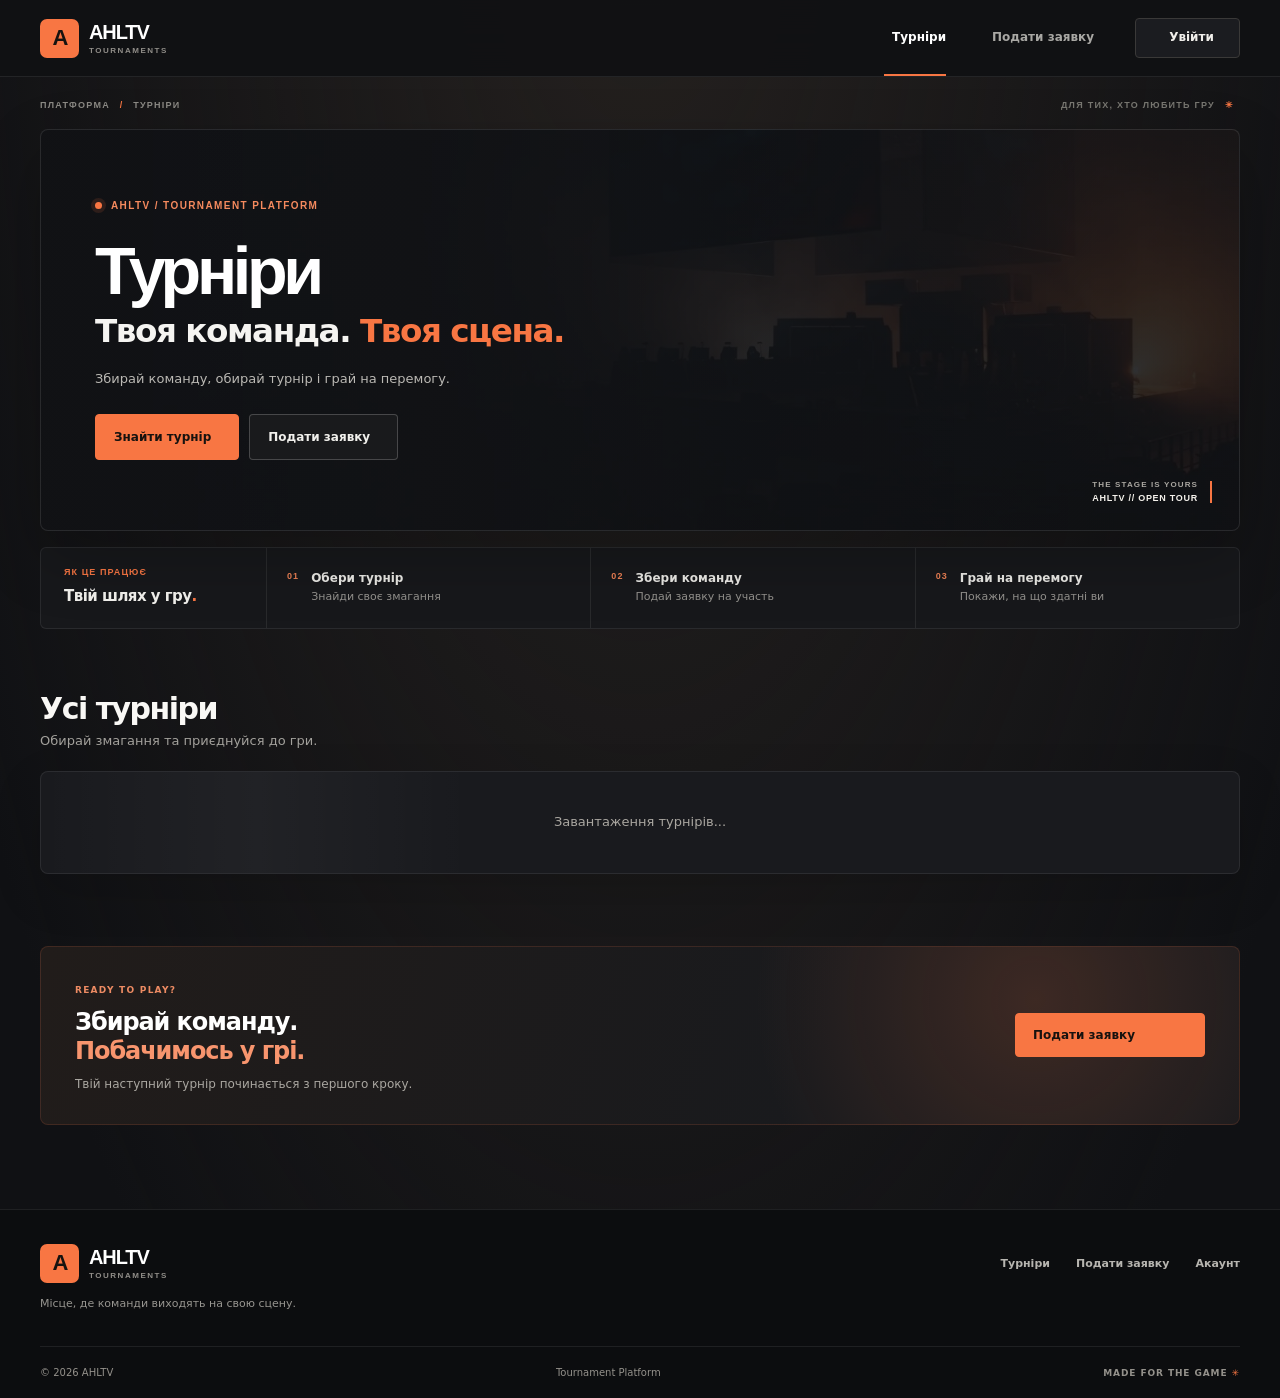
==== commit 92ba0114: "Home hero: new, calmer arena photo Replaces the home-page hero background with a new dark esports-ar" ====
--- a/index.html
+++ b/index.html
@@ -7,9 +7,9 @@
   <meta name="description" content="Обирай турнір, збирай команду та грай разом з AHLTV.">
   <title>AHLTV Open Tour</title>
   <script src="intro.js?v=20261027-01"></script>
-  <link rel="stylesheet" href="styles.css?v=20261102-02">
+  <link rel="stylesheet" href="styles.css?v=20261102-04">
   <link rel="stylesheet" href="fonts.css?v=20261028-01">
-  <link rel="stylesheet" href="mobile.css?v=20261102-02">
+  <link rel="stylesheet" href="mobile.css?v=20261102-04">
   <link rel="stylesheet" href="motion.css?v=20261027-01">
 </head>
 <body>
@@ -33,7 +33,6 @@
 <div class="drawer-backdrop" id="drawerBackdrop" aria-hidden="true"></div>
 <div class="drawer-stage">
 <aside class="mobile-drawer" id="mobileDrawer" role="dialog" aria-modal="true" aria-labelledby="drawerTitle" aria-hidden="true" inert>
-  <div class="drawer-grip" aria-hidden="true"></div>
   <div class="drawer-head">
     <div class="drawer-title"><span>НАВІГАЦІЯ</span><h2 id="drawerTitle">Меню</h2></div>
     <button id="drawerClose" type="button" aria-label="Закрити меню"><i data-lucide="x"></i></button>
--- a/styles.css
+++ b/styles.css
@@ -2931,7 +2931,7 @@
   background:
     linear-gradient(90deg,rgba(17,18,21,.98) 0%,rgba(17,18,21,.95) 30%,rgba(17,18,21,.78) 62%,rgba(17,18,21,.7) 100%),
     linear-gradient(rgba(16,17,20,.55),rgba(16,17,20,.55)),
-    url("assets/arena-hero.webp") center 53%/cover no-repeat;
+    url("assets/home-hero.webp") center 53%/cover no-repeat;
   box-shadow:0 25px 65px rgba(0,0,0,.23);
 }
 .home-hero-main{max-width:670px;justify-content:center;padding:48px 54px}
@@ -3148,7 +3148,7 @@
   .home-page,.apply-page,.admin-shell,.tournament-detail-page{padding-top:17px;padding-bottom:16px}
   .page-topline{margin-bottom:12px;font-size:9px}
   .page-topline>span:last-child{display:none}
-  .page-title.home-hero{min-height:0;display:block;border-radius:var(--radius);background-position:70% center;background-image:linear-gradient(90deg,rgba(17,18,21,.99),rgba(17,18,21,.95) 58%,rgba(17,18,21,.74)),linear-gradient(rgba(16,17,20,.55),rgba(16,17,20,.55)),url("assets/arena-hero.webp")}
+  .page-title.home-hero{min-height:0;display:block;border-radius:var(--radius);background-position:70% center;background-image:linear-gradient(90deg,rgba(17,18,21,.99),rgba(17,18,21,.95) 58%,rgba(17,18,21,.74)),linear-gradient(rgba(16,17,20,.55),rgba(16,17,20,.55)),url("assets/home-hero.webp")}
   .home-hero-main{padding:36px 24px}
   .home-hero h1{margin:20px 0 5px;font-size:clamp(38px,10vw,52px)}
   .hero-manifesto{font-size:23px}
--- a/mobile.css
+++ b/mobile.css
@@ -15,10 +15,9 @@
   /* The menu unrolls from the header rail like a curtain, top to bottom. */
   .drawer-stage{display:block;top:var(--header-h,65px);right:0;bottom:0;left:0}
   .drawer-backdrop{background:rgba(5,6,8,.74);backdrop-filter:blur(5px);-webkit-backdrop-filter:blur(5px)}
-  .mobile-drawer{position:absolute;top:0;right:0;bottom:auto;left:0;width:100%;height:auto;max-height:100%;overflow-y:auto;overscroll-behavior:contain;padding:0 0 max(10px,env(safe-area-inset-bottom));border:1px solid rgba(255,255,255,.1);border-top:0;border-radius:0 0 var(--radius-sheet) var(--radius-sheet);background:linear-gradient(180deg,#1f2024,#17181c 58%);box-shadow:0 26px 70px rgba(0,0,0,.5);transform:translateY(-101%);visibility:hidden;pointer-events:none;transition:transform .34s cubic-bezier(.16,.84,.3,1),visibility 0s linear .34s;backdrop-filter:none}
+  .mobile-drawer{position:absolute;top:0;right:0;bottom:auto;left:0;width:100%;height:auto;max-height:100%;overflow-y:auto;overscroll-behavior:contain;padding:0 0 max(10px,env(safe-area-inset-bottom));border:1px solid rgba(255,255,255,.1);border-top:0;border-radius:0 0 var(--radius-sheet) var(--radius-sheet);background:#191a1e;box-shadow:0 26px 70px rgba(0,0,0,.5);transform:translateY(-101%);visibility:hidden;pointer-events:none;transition:transform .34s cubic-bezier(.16,.84,.3,1),visibility 0s linear .34s;backdrop-filter:none}
   .drawer-open .mobile-drawer{transform:translateY(0);visibility:visible;pointer-events:auto;transition:transform .34s cubic-bezier(.16,.84,.3,1),visibility 0s}
-  .drawer-grip{width:38px;height:4px;margin:10px auto 0;border-radius:99px;background:linear-gradient(90deg,#f87643,#ffb08a);opacity:.9}
-  .drawer-head{height:auto;min-height:62px;align-items:center;padding:9px 14px 11px;border-bottom:1px solid rgba(255,255,255,.07)}
+  .drawer-head{height:auto;min-height:64px;align-items:center;padding:13px 14px 12px;border-bottom:1px solid rgba(255,255,255,.07)}
   .drawer-title span{display:block;color:#ec906a;font-size:9px;font-weight:800;letter-spacing:.13em}
   .drawer-title h2{margin:4px 0 0;color:#f8f7f4;font-size:19px;font-weight:800;line-height:1.15;letter-spacing:-.035em}
   .drawer-head button{width:44px;height:44px;flex:0 0 44px;border:1px solid rgba(255,255,255,.1);border-radius:var(--radius-control);background:#242529;color:#f4f2ee;cursor:pointer}
@@ -49,7 +48,7 @@
   .home-page>.tournament-section{order:1}
   .home-page>.journey{order:2}
   .home-page>.home-cta{order:3}
-  .page-title.home-hero{min-height:0;border-radius:var(--radius);background-position:67% center;background-image:linear-gradient(90deg,rgba(17,18,21,.99),rgba(17,18,21,.95) 52%,rgba(17,18,21,.74)),linear-gradient(rgba(16,17,20,.55),rgba(16,17,20,.55)),url("assets/arena-hero.webp")}
+  .page-title.home-hero{min-height:0;border-radius:var(--radius);background-position:67% center;background-image:linear-gradient(90deg,rgba(17,18,21,.99),rgba(17,18,21,.95) 52%,rgba(17,18,21,.74)),linear-gradient(rgba(16,17,20,.55),rgba(16,17,20,.55)),url("assets/home-hero.webp")}
   .home-hero-main{max-width:none;padding:26px 20px 22px}
   .home-hero .hero-kicker{gap:8px;font-size:9px;letter-spacing:.09em}
   .home-hero h1{margin:18px 0 5px;font-size:clamp(36px,10vw,46px);line-height:1.05}
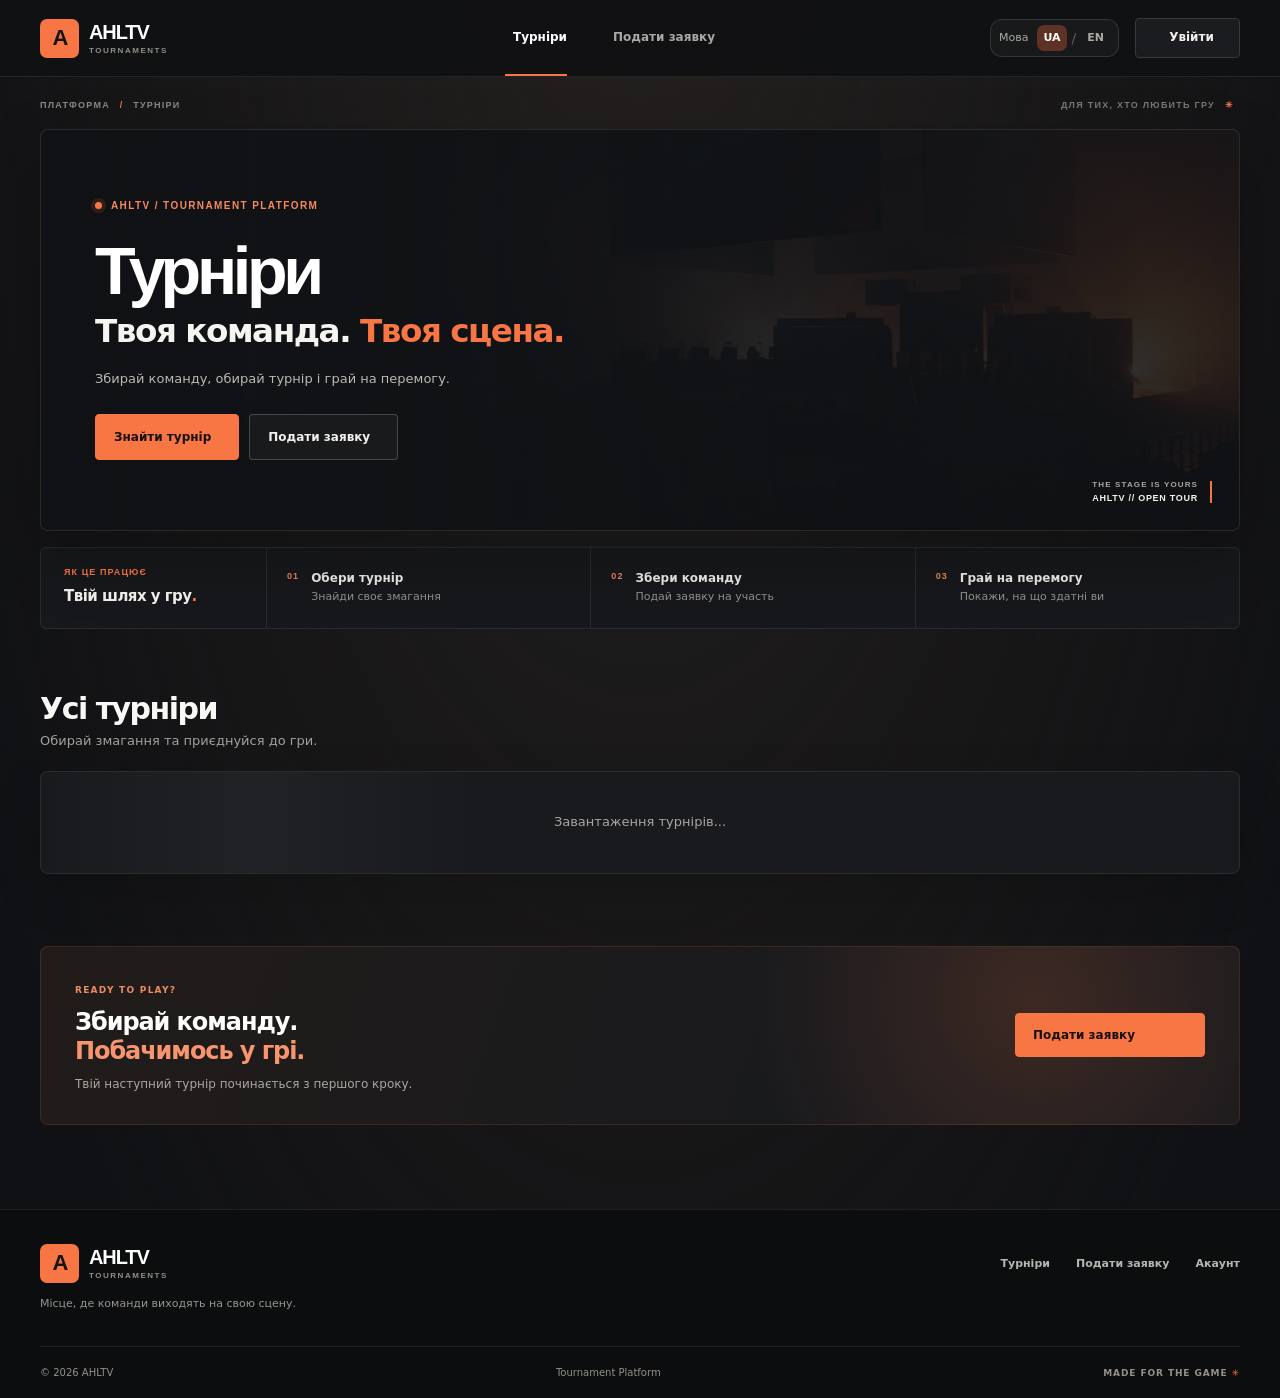
==== commit 4fedadc3: "Enable UA/EN language toggle on index.html" ====
--- a/index.html
+++ b/index.html
@@ -11,6 +11,7 @@
   <link rel="stylesheet" href="fonts.css?v=20261028-01">
   <link rel="stylesheet" href="mobile.css?v=20261102-04">
   <link rel="stylesheet" href="motion.css?v=20261027-01">
+  <script defer src="i18n.js?v=20261105-02"></script>
 </head>
 <body>
 <div class="site-intro" id="siteIntro" hidden aria-hidden="true">
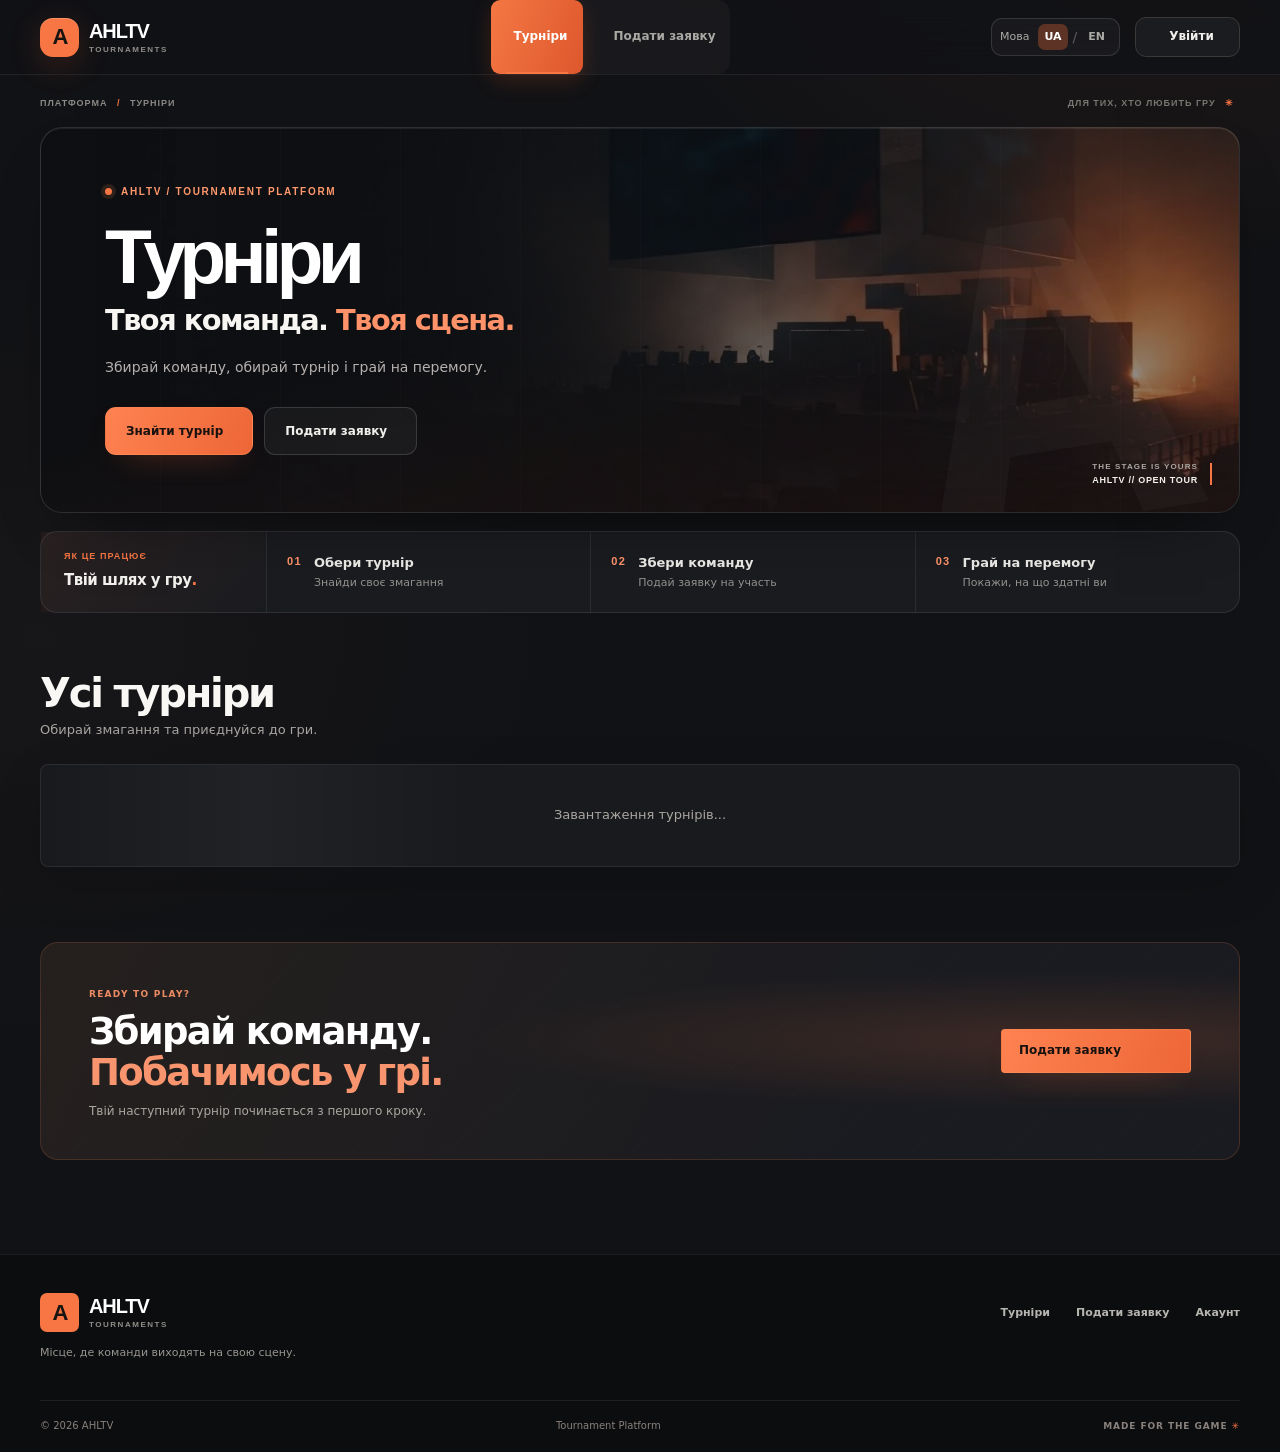
==== commit 5ba42933: "Apply new responsive visual design to index.html" ====
--- a/index.html
+++ b/index.html
@@ -11,7 +11,8 @@
   <link rel="stylesheet" href="fonts.css?v=20261028-01">
   <link rel="stylesheet" href="mobile.css?v=20261102-04">
   <link rel="stylesheet" href="motion.css?v=20261027-01">
-  <script defer src="i18n.js?v=20261105-02"></script>
+  <script defer src="i18n.js?v=20261105-03"></script>
+  <link rel="stylesheet" href="design-refresh.css?v=20261105-01">
 </head>
 <body>
 <div class="site-intro" id="siteIntro" hidden aria-hidden="true">
--- a/design-refresh.css
+++ b/design-refresh.css
@@ -0,0 +1,180 @@
+/* AHLTV TOUR — visual refresh, November 2026.
+   Presentation only: tournament logic, forms and permissions stay intact. */
+:root{
+  --design-surface:#1b1c20;
+  --design-surface-2:#222327;
+  --design-stroke:rgba(255,255,255,.095);
+  --design-bright:#ff8859;
+  --design-easing:cubic-bezier(.22,1,.36,1);
+}
+body{
+  background:
+    radial-gradient(ellipse 740px 510px at 92% -140px,rgba(255,116,60,.075),transparent 80%),
+    radial-gradient(ellipse 640px 500px at 3% 44%,rgba(124,93,82,.055),transparent 80%),
+    #111215;
+}
+.site-header{background:rgba(17,18,21,.86);border-bottom-color:rgba(255,255,255,.07);backdrop-filter:blur(22px) saturate(130%)}
+.site-header:before{background:linear-gradient(90deg,transparent,rgba(255,130,76,.36) 45%,transparent)}
+.header-inner{height:74px;gap:15px}
+.header-inner>.brand .brand-mark{border-radius:13px;box-shadow:0 8px 32px rgba(236,95,48,.19),inset 0 1px rgba(255,255,255,.2)}
+.header-inner>.brand .brand-copy strong{letter-spacing:-.055em}
+.main-nav{border-radius:13px;background:rgba(255,255,255,.035);border-color:rgba(255,255,255,.065)}
+.main-nav a{border-radius:9px}
+.main-nav a.active{background:linear-gradient(110deg,#f47843,#de572d);box-shadow:0 7px 21px rgba(234,93,44,.19)}
+.account-btn{border-radius:11px}
+.language-switch{border-radius:11px!important;background:rgba(255,255,255,.035)!important}
+body:has(.home-page) .shell,body:has(.apply-page) .shell,body:has(.tournament-detail-page) .shell{max-width:1280px}
+.page-topline{letter-spacing:.11em}
+.home-page .home-hero{
+  position:relative;
+  min-height:385px;
+  overflow:hidden;
+  border:1px solid rgba(255,255,255,.13);
+  border-radius:22px;
+  isolation:isolate;
+  background:
+    linear-gradient(90deg,rgba(14,15,18,.97) 0%,rgba(14,15,18,.92) 30%,rgba(14,15,18,.52) 72%,rgba(14,15,18,.48) 100%),
+    url("assets/home-hero.webp") center 48%/cover no-repeat,
+    #1c1c20;
+  box-shadow:0 28px 60px -35px rgba(0,0,0,.74),inset 0 1px rgba(255,255,255,.075);
+}
+.home-page .home-hero:before{
+  content:"";pointer-events:none;position:absolute;inset:0;z-index:0;
+  background:linear-gradient(165deg,transparent 45%,rgba(232,83,41,.085)),
+             repeating-linear-gradient(90deg,transparent 0,transparent 119px,rgba(255,255,255,.025) 120px);
+}
+.home-page .home-hero:after{
+  content:"A";position:absolute;right:4%;bottom:-31%;z-index:0;
+  font:900 clamp(220px,36vw,510px)/1 "Space Mono",monospace;
+  color:rgba(255,255,255,.026);pointer-events:none;transform:rotate(-9deg);
+}
+.home-page .home-hero-main{z-index:1;max-width:900px;padding:57px clamp(26px,5vw,76px)}
+.home-page .home-hero-main:before{top:57px;bottom:57px;width:3px;border-radius:2px;background:linear-gradient(#ff9762,#d74a28,transparent)}
+.home-page .hero-kicker{color:#ff986c;font-size:10px;letter-spacing:.17em}
+.home-page .hero-kicker-dot{box-shadow:0 0 0 4px rgba(255,137,82,.13)}
+.home-page .home-hero h1{
+  margin:19px 0 10px;
+  font-size:clamp(48px,6vw,82px);
+  line-height:.99;letter-spacing:-.075em;font-weight:850;text-wrap:balance;
+}
+.home-page .hero-manifesto{color:#f8f6f3;font-size:clamp(18px,2.25vw,29px);letter-spacing:-.052em;line-height:1.15;font-weight:750}
+.home-page .hero-manifesto span{color:#ff9269}
+.home-page .home-hero p{margin:18px 0 0;color:#b6b1ae;font-size:14px;line-height:1.75;max-width:550px}
+.home-page .hero-actions{margin-top:28px;gap:11px}
+.primary-btn,.secondary-btn,.account-btn,.btn{transition:background .22s ease,border-color .22s ease,box-shadow .22s ease,transform .26s var(--design-easing),color .2s ease}
+.primary-btn{background:linear-gradient(115deg,#ff8251,#ed6637);border-color:rgba(255,151,100,.3);box-shadow:0 12px 32px -19px rgba(240,100,52,.7);font-weight:800}
+.primary-btn:hover{background:linear-gradient(115deg,#ff9869,#f06c3d);box-shadow:0 14px 37px -14px rgba(240,100,52,.49);transform:translateY(-2px)}
+.secondary-btn:hover,.account-btn:hover{transform:translateY(-2px)}
+.home-page .hero-actions a{min-height:48px;padding-inline:20px;border-radius:11px}
+.home-page .hero-secondary{background:rgba(255,255,255,.045);border-color:rgba(255,255,255,.14);backdrop-filter:blur(10px)}
+.home-page .hero-corner-label{z-index:1}
+.home-page .journey{margin:18px 0 58px;background:#1a1b1f;border-color:var(--design-stroke);border-radius:17px;box-shadow:0 16px 44px -42px #000}
+.home-page .journey-intro{background:linear-gradient(130deg,rgba(240,106,59,.065),transparent)}
+.home-page .journey-steps li{transition:background .22s ease}
+.home-page .journey-steps li:hover{background:rgba(255,255,255,.03)}
+.home-page .journey-number{font-size:11px;color:#ff9369}
+.home-page .journey-steps b{font-size:13px}
+.home-page .section-heading{margin-bottom:23px}
+.home-page .section-heading h2{font-size:clamp(28px,3.4vw,40px);line-height:1.12;letter-spacing:-.055em}
+.home-page .section-heading p{color:#a9a5a1}
+.home-page .tournaments-list{gap:15px}
+.home-page .event-card{
+  position:relative;
+  border:1px solid rgba(255,255,255,.095);
+  border-radius:18px;
+  background:linear-gradient(116deg,#1e1f23 0%,#1a1b20 100%);
+  box-shadow:0 15px 35px -33px rgba(0,0,0,.95);
+  transition:transform .28s var(--design-easing),border-color .24s ease,box-shadow .28s ease;
+}
+.home-page .event-card:after{content:"";position:absolute;left:24px;right:24px;top:0;height:1px;background:linear-gradient(90deg,rgba(255,138,81,.4),transparent 65%);pointer-events:none}
+.home-page .event-card:hover{transform:translateY(-4px);border-color:rgba(255,157,108,.29);box-shadow:0 24px 48px -32px rgba(0,0,0,.9)}
+.home-page .event-main{padding:clamp(18px,2.7vw,30px)}
+.home-page .event-logo{width:65px;height:65px;border-radius:15px;background:#252327;border-color:rgba(255,255,255,.1);box-shadow:inset 0 1px rgba(255,255,255,.06)}
+.home-page .event-logo.has-logo{padding:6px}
+.home-page .event-heading{grid-template-columns:65px minmax(0,1fr) auto;gap:17px}
+.home-page .event-title h3{font-size:clamp(18px,2vw,24px);letter-spacing:-.045em}
+.home-page .event-title p{max-width:760px;line-height:1.7}
+.home-page .event-meta{gap:9px 17px;color:#b0a9a4}
+.home-page .event-status{border-radius:9px}
+.home-page .event-footer{margin-top:24px;padding-top:18px;border-top-color:rgba(255,255,255,.085)}
+.home-page .event-disclosure>summary{border-radius:10px;transition:background .2s ease,border-color .2s ease}
+.home-page .event-disclosure>summary:hover{background:#2b2929;border-color:rgba(255,150,104,.22)}
+.home-page .event-actions a{border-radius:10px;min-height:43px}
+.home-page .home-cta{
+  position:relative;overflow:hidden;
+  margin:61px 0 30px;padding:38px clamp(23px,4vw,48px);
+  border:1px solid rgba(247,130,78,.17);
+  border-radius:18px;
+  background:radial-gradient(ellipse at 86% 45%,rgba(251,119,64,.16),transparent 41%),linear-gradient(115deg,#25201e,#1a1b20 69%);
+}
+.home-page .home-cta:before{content:"";position:absolute;inset:0;pointer-events:none;background:repeating-linear-gradient(140deg,transparent 0,transparent 59px,rgba(255,255,255,.017) 60px)}
+.home-page .home-cta h2{font-size:clamp(24px,3vw,37px);line-height:1.12}
+.home-page .home-cta>a{position:relative;z-index:1}
+.site-footer{border-top-color:rgba(255,255,255,.07)}
+.footer-brand .brand-mark{box-shadow:none}
+.footer-main{padding-block:38px}
+.footer-inner{color:#88817c}
+.tournament-detail-page .tournament-detail-hero{
+  border:1px solid rgba(255,255,255,.105);border-radius:19px;
+  background:radial-gradient(ellipse at 90% 0,rgba(247,113,63,.14),transparent 55%),linear-gradient(110deg,#202024,#18191d);
+  box-shadow:0 20px 55px -45px #000;
+}
+.tournament-detail-page .detail-logo{border-radius:18px}
+.tournament-detail-page .detail-tabs{border-radius:12px}
+.tournament-detail-page .panel:not(.tournament-detail-hero),.apply-page .panel{border-color:rgba(255,255,255,.095);border-radius:16px;background-color:#1b1c20}
+.tournament-detail-page .panel-head,.apply-page .panel-head{border-bottom-color:rgba(255,255,255,.08)}
+.tournament-detail-page .detail-team-card,.tournament-detail-page .detail-team-row{transition:background .2s ease,border-color .2s ease}
+.tournament-detail-page .detail-team-card:hover,.tournament-detail-page .detail-team-row:hover{background:rgba(255,255,255,.035)}
+.apply-page .page-title.compact{border-radius:18px;border-color:rgba(255,255,255,.11);background:radial-gradient(ellipse at 100% 0,rgba(244,109,58,.11),transparent 55%),linear-gradient(120deg,#252023,#1a1b1f)}
+.apply-page .team-form fieldset{border-color:rgba(255,255,255,.085);border-radius:14px}
+.apply-page .roster-card{border-radius:12px;transition:border-color .2s ease,background .2s ease}
+.apply-page .roster-card:hover{border-color:rgba(255,147,99,.27)}
+.apply-page .team-form input:not([type=checkbox]):not([type=file]),.apply-page .team-form textarea,.apply-page .team-form select,.apply-page .tournament-select-wrap select{
+  border-color:rgba(255,255,255,.11);background:#17181c;transition:border-color .2s ease,box-shadow .2s ease,background .2s ease;
+}
+.apply-page .team-form input:focus,.apply-page .team-form textarea:focus,.apply-page .team-form select:focus{border-color:#ec8155;box-shadow:0 0 0 3px rgba(240,106,59,.12);outline:0}
+:where(.home-page,.apply-page,.tournament-detail-page,.site-header) a:focus-visible,
+:where(.home-page,.apply-page,.tournament-detail-page,.site-header) button:focus-visible,
+:where(.home-page,.apply-page,.tournament-detail-page) summary:focus-visible{outline:2px solid #ffad85;outline-offset:3px}
+@media (max-width:900px){
+  .home-page .home-hero{min-height:350px;grid-template-columns:minmax(0,1fr) 180px}
+  .home-page .home-hero-main{padding:43px 36px}
+  .home-page .home-hero-main:before{top:43px;bottom:43px}
+}
+@media (max-width:700px){
+  .header-inner{height:66px;gap:7px}
+  .home-page .home-hero{min-height:0;display:block;border-radius:17px;background:linear-gradient(95deg,rgba(14,15,18,.98),rgba(14,15,18,.7)),url("assets/home-hero.webp") 65% center/cover no-repeat}
+  .home-page .home-hero:after{font-size:210px;right:-7%;bottom:-13%}
+  .home-page .home-hero-main{padding:39px 23px}
+  .home-page .home-hero-main:before{top:39px;bottom:39px}
+  .home-page .home-hero h1{font-size:clamp(39px,10vw,56px);margin-top:16px}
+  .home-page .hero-manifesto{font-size:22px}
+  .home-page .home-hero p{font-size:12px;margin-top:14px}
+  .home-page .hero-actions{margin-top:23px}
+  .home-page .hero-actions a{min-height:46px}
+  .home-page .journey{margin:13px 0 36px;border-radius:15px}
+  .home-page .journey-intro{padding:17px 18px}
+  .home-page .journey-steps li{padding:14px 18px}
+  .home-page .section-heading{margin-bottom:16px}
+  .home-page .tournaments-list{gap:11px}
+  .home-page .event-main{padding:18px}
+  .home-page .event-heading{grid-template-columns:48px minmax(0,1fr);gap:11px}
+  .home-page .event-logo{width:48px;height:48px;border-radius:11px}
+  .home-page .event-status{grid-column:2;justify-self:start}
+  .home-page .event-title h3{font-size:17px}
+  .home-page .event-footer{margin-top:15px;padding-top:13px}
+  .home-page .event-card:after{left:18px;right:18px}
+  .home-page .event-actions{grid-template-columns:repeat(2,minmax(0,1fr));gap:8px}
+  .home-page .event-actions a{font-size:11px;min-width:0}
+  .home-page .home-cta{margin:35px 0 20px;padding:27px 22px}
+  .tournament-detail-page .tournament-detail-hero{border-radius:15px}
+}
+@media(max-width:380px){
+  .home-page .hero-actions{grid-template-columns:1fr}
+  .home-page .event-actions{grid-template-columns:1fr}
+  .home-page .event-actions a:only-child{grid-column:1}
+}
+@media(prefers-reduced-motion:reduce){
+  .home-page .event-card,.home-page .journey-steps li{transition:none}
+  .home-page .event-card:hover,.primary-btn:hover,.secondary-btn:hover{transform:none}
+}
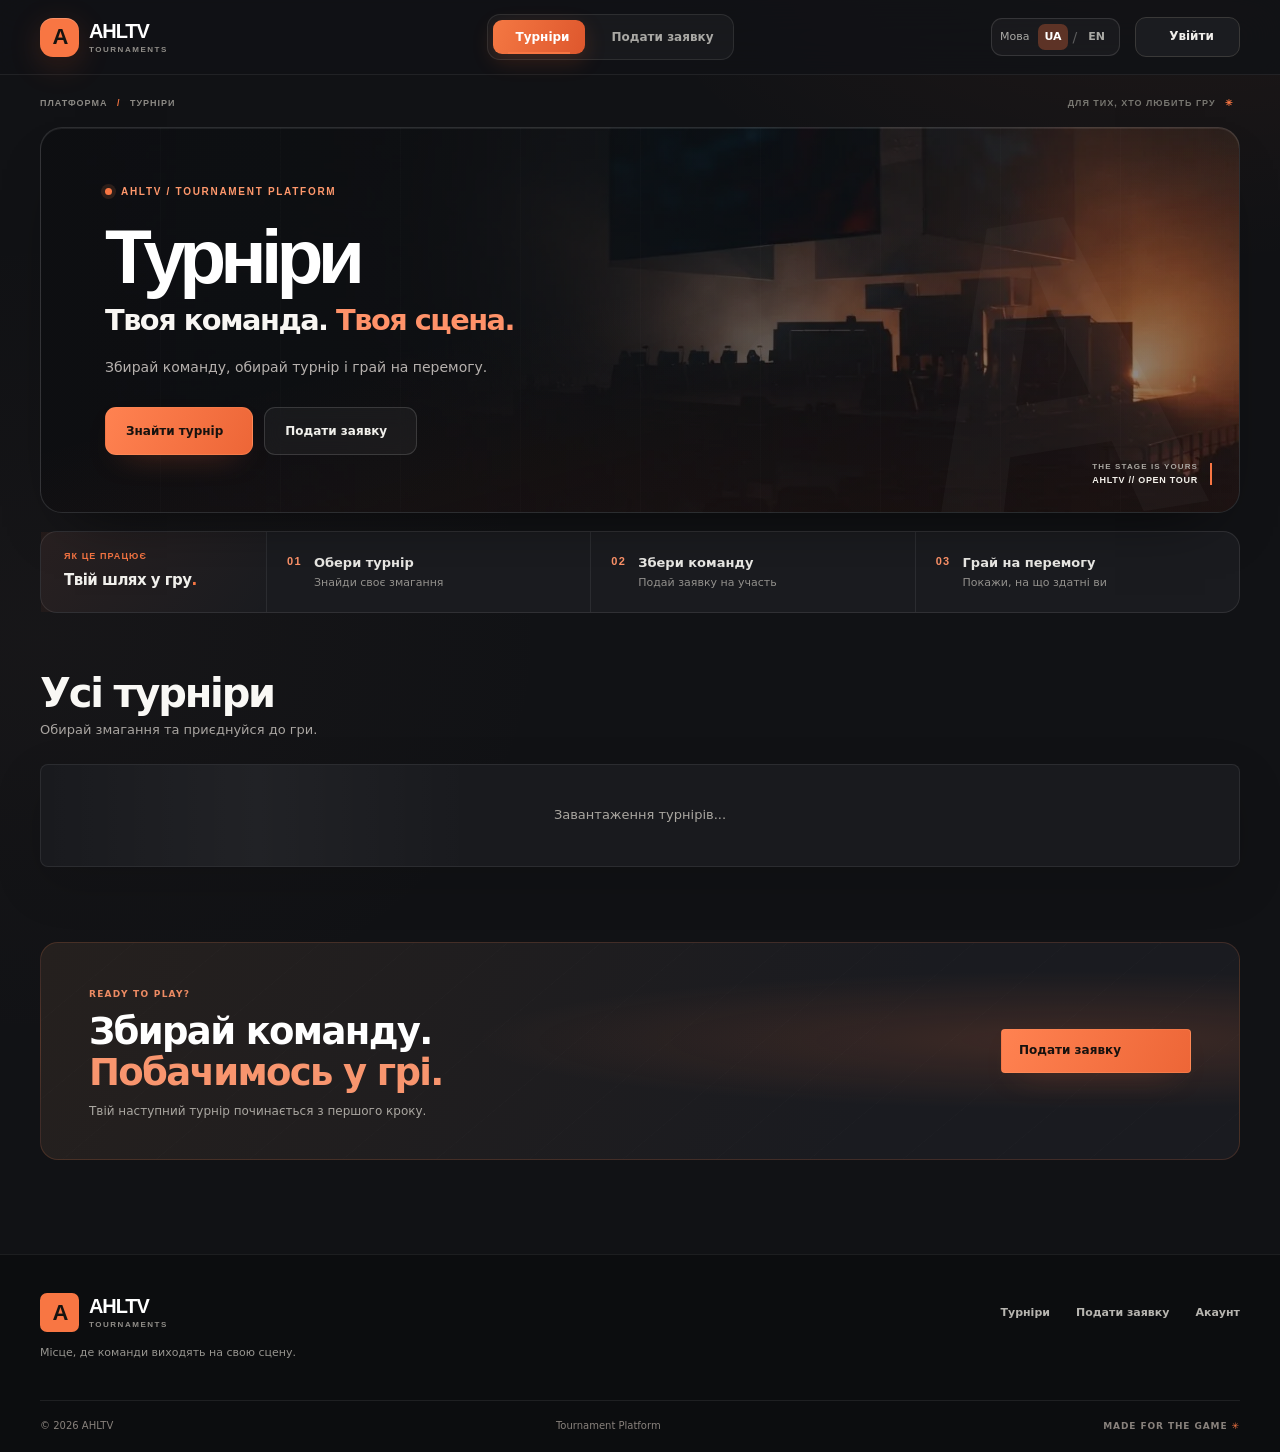
==== commit 10ae105c: "Bust design cache after header navigation fix" ====
--- a/index.html
+++ b/index.html
@@ -12,7 +12,7 @@
   <link rel="stylesheet" href="mobile.css?v=20261102-04">
   <link rel="stylesheet" href="motion.css?v=20261027-01">
   <script defer src="i18n.js?v=20261105-03"></script>
-  <link rel="stylesheet" href="design-refresh.css?v=20261105-01">
+  <link rel="stylesheet" href="design-refresh.css?v=20261105-02">
 </head>
 <body>
 <div class="site-intro" id="siteIntro" hidden aria-hidden="true">
--- a/design-refresh.css
+++ b/design-refresh.css
@@ -178,3 +178,43 @@
   .home-page .event-card,.home-page .journey-steps li{transition:none}
   .home-page .event-card:hover,.primary-btn:hover,.secondary-btn:hover{transform:none}
 }
+
+/* Header repair: the legacy full-height nav must not stretch the selected tab. */
+.site-header .header-inner{align-items:center}
+.site-header .main-nav{
+  flex:0 0 auto;
+  align-self:center;
+  height:46px;
+  min-height:46px;
+  margin-top:0;
+  margin-bottom:0;
+  padding:5px;
+  display:flex;
+  align-items:center;
+  gap:4px;
+  border:1px solid rgba(255,255,255,.09);
+  border-radius:13px;
+  background:rgba(255,255,255,.035);
+}
+.site-header .main-nav a{
+  position:relative;
+  flex:0 0 auto;
+  align-self:center;
+  height:34px;
+  min-height:34px;
+  padding:0 15px;
+  display:inline-flex;
+  align-items:center;
+  justify-content:center;
+  border-radius:9px;
+  line-height:1;
+}
+.site-header .main-nav a.active{
+  color:#fff;
+  background:linear-gradient(110deg,#f47843,#de572d);
+  box-shadow:0 7px 21px rgba(234,93,44,.19);
+}
+@media(max-width:700px){
+  .site-header .main-nav{display:none}
+  .site-header .header-inner{height:66px}
+}
